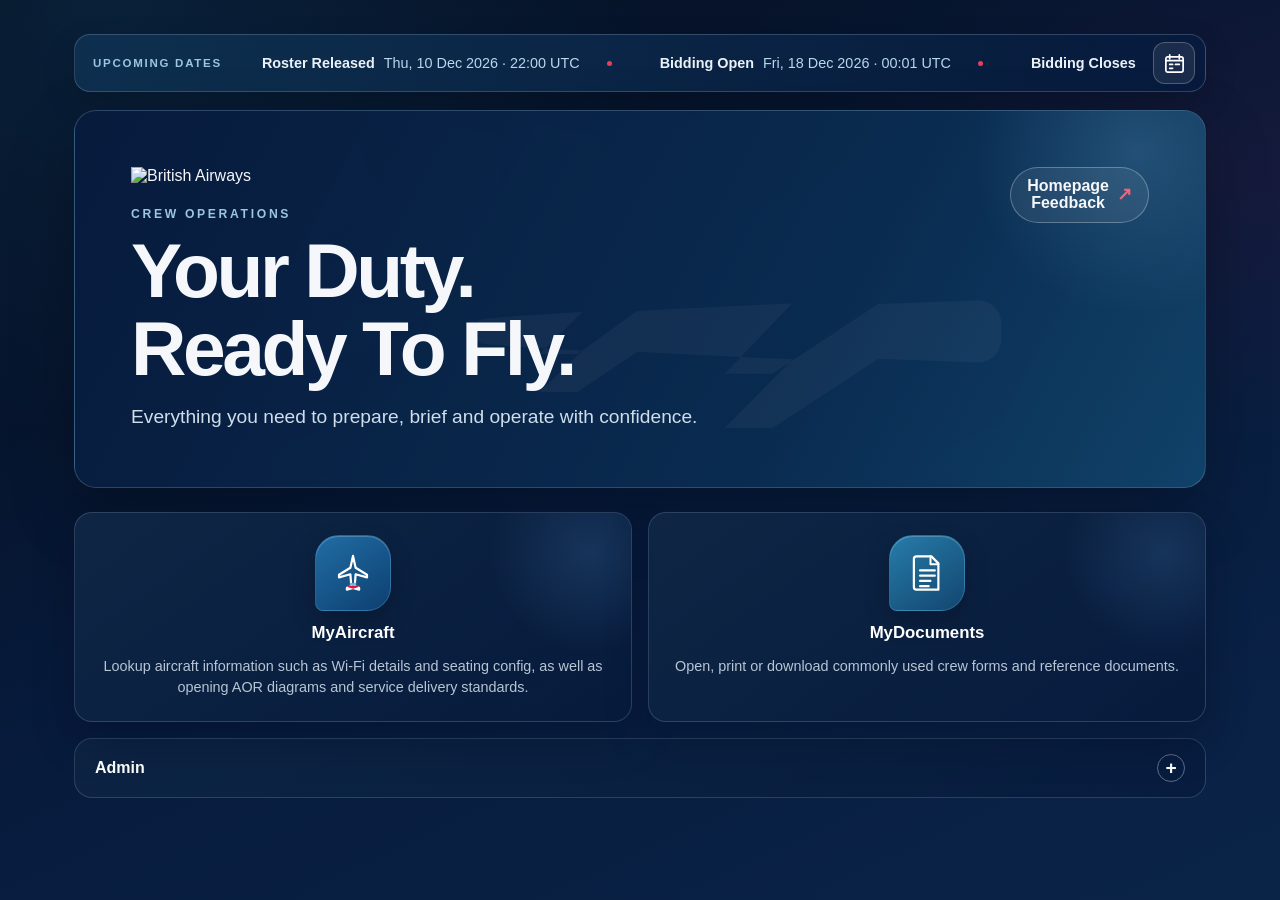
==== index.html @ 9a4cda14 "Important Dates update" ====
<!DOCTYPE html>
<!-- Trigger a fresh Pages deployment -->

<html lang="en">

<head>
  <meta charset="UTF-8" />
  <meta name="viewport" content="width=device-width, initial-scale=1.0, viewport-fit=cover" />
  <title>Flight Tools for British Airways Crew</title>
  <meta name="description" content="A focussed suite of practical tools designed for Pre-Flight Briefings, easier AOR handling, FDP calculations and adding roster information to Apple iCloud calendars." />
  <link rel="icon" href="favicon.ico">
  <link rel="icon" type="image/png" sizes="32x32" href="favicon-32x32.png">
  <link rel="icon" type="image/png" sizes="16x16" href="favicon-16x16.png">
  <link rel="apple-touch-icon" href="apple-touch-icon.png">
  <link rel="stylesheet" href="assets/css/fbp-shared.css">
  <link rel="stylesheet" href="assets/css/home/home.css">
  
</head>

<body class="fbp-theme">
 
<main class="fbp-shell">
    <aside class="important-dates-ticker" aria-label="Upcoming important dates">
      <span class="ticker-label">Upcoming Dates</span>
      <div class="ticker-window" aria-live="off"><div id="importantDatesTickerTrack" class="ticker-track"></div></div>
      <a class="ticker-calendar-link" href="ImportantDates/index.html" aria-label="Open Important Dates">
        <svg viewBox="0 0 24 24" aria-hidden="true" focusable="false"><rect x="3" y="5" width="18" height="16" rx="2" fill="none" stroke="currentColor" stroke-width="1.8"/><path d="M7 3v4M17 3v4M3 9h18M7 13h3M13 13h4M7 17h3" fill="none" stroke="currentColor" stroke-width="1.8" stroke-linecap="round"/></svg>
      </a>
    </aside>

  
    <section class="fbp-hero">

        <div class="fbp-aircraft-bg" aria-hidden="true">
            <svg viewBox="0 0 1200 360" xmlns="http://www.w3.org/2000/svg">
                <g opacity="0.9" transform="translate(390 74) scale(1.12)">
                    <path d="M566.5 95.5C550.4 96.5 508.9 97.8 456 99.8L337 178.5H283L359 99.2C307.4 101.3 247.4 104.2 184 107.6L117 156H74L122.5 108.8C74.1 111.5 34.3 114.2 11.8 116.5C4.7 117.2 0 123.5 0 130.6C0 137.8 5 144.1 12.1 144.8C34.8 147.1 74.7 149.7 122.7 152.4L74 199H117L184.6 153.5C248.3 156.9 308.3 159.9 359.7 162L283 239.5H337L456.3 161.4C509.2 163.4 550.5 164.8 566.5 165.8C582.1 166.8 595 154.6 595 139.1V122.2C595 106.7 582 94.5 566.5 95.5Z" fill="currentColor"/>
                </g>
            </svg>
        </div>

        <div class="fbp-topbar">

            <div class="fbp-page-heading">

                <img class="home-brand-logo" src="assets/brand/ba-primary-logo-white.png" alt="British Airways" />
                <p class="home-kicker">CREW OPERATIONS</p>
                <h1 class="fbp-title">Your Duty.<br>Ready To Fly.</h1>

                <p class="fbp-subtitle">
                    Everything you need to prepare, brief and operate with confidence.
                </p>

            </div>

            <div class="fbp-toolbar">
                <a class="fbp-button fbp-feedback-button home-feedback" href="mailto:u155573@ba.com?subject=Homepage%20Feedback"><span class="feedback-label"><span>Homepage</span><span>Feedback</span></span><span class="feedback-arrow" aria-hidden="true">↗</span></a>
            </div>

        </div>

    </section>


    <section class="homepage-wrap">
      <div class="fbp-grid-tools public-tools">
        <a class="fbp-card tool-card" href="MyAircraft/index.html">
          <span class="fbp-icon" aria-hidden="true"><svg viewBox="0 0 48 48" focusable="false"><path d="M24 4.5 27 18l13 8v3l-13-3.5L26 38l5 3v2l-7-2-7 2v-2l5-3-1-12.5L8 29v-3l13-8z" fill="none" stroke="currentColor" stroke-width="2.5" stroke-linejoin="round" stroke-linecap="round"/><path d="m19 39 5 1.5 5-1.5" fill="none" stroke="#d7193f" stroke-width="2.7" stroke-linecap="round"/><path d="m21.5 36.5 2.5 1 2.5-1" fill="none" stroke="#75b8df" stroke-width="2.7" stroke-linecap="round"/></svg></span>
          <span class="tool-card-title">MyAircraft</span>
          <p class="tool-card-description">Lookup aircraft information such as Wi-Fi details and seating config, as well as opening AOR diagrams and service delivery standards.</p>
        </a>
        <a class="fbp-card tool-card tool-card-documents" href="MyDocuments/index.html">
          <span class="fbp-icon" aria-hidden="true"><svg viewBox="0 0 48 48" focusable="false"><path d="M12 5h17l8 8v30H12a3 3 0 0 1-3-3V8a3 3 0 0 1 3-3Z" fill="none" stroke="currentColor" stroke-width="2.5" stroke-linejoin="round"/><path d="M28 5v9h9M16 21h17M16 27h17M16 33h12M16 39h10" fill="none" stroke="currentColor" stroke-width="2.3" stroke-linecap="round" stroke-linejoin="round"/></svg></span>
          <span class="tool-card-title">MyDocuments</span>
          <p class="tool-card-description">Open, print or download commonly used crew forms and reference documents.</p>
        </a>
      </div>
      <details class="homepage-admin">
        <summary>Admin</summary>
        <div class="fbp-grid-tools">
          <a class="fbp-card tool-card" href="MyExams/index.html">
            <span class="fbp-icon" aria-hidden="true"><svg viewBox="0 0 48 48" fill="none" stroke="currentColor" stroke-width="2.5"><rect x="10" y="7" width="28" height="36" rx="4"/><path d="M18 7V4h12v3M17 18l3 3 6-7M17 30l3 3 6-7M29 20h3M29 32h3"/></svg></span>
            <span class="tool-card-title">MyExams</span>
            <p class="tool-card-description">Choose your aircraft or AvMed exam length, reveal each answer and review mistakes with memory cues.</p>
          </a>
          <a class="fbp-card tool-card tool-card-briefing" href="MyBriefing/index.html">
            <span class="fbp-icon" aria-hidden="true"><svg viewBox="0 0 48 48" focusable="false"><path d="M7 11a3 3 0 0 1 3-3h19l5 5v22H10a3 3 0 0 1-3-3z" fill="none" stroke="currentColor" stroke-width="2.5" stroke-linejoin="round"/><path d="M14 18h13M14 23h10M14 28h8M21 8v5h5" fill="none" stroke="currentColor" stroke-width="2.2" stroke-linecap="round" stroke-linejoin="round"/><rect x="27" y="16" width="14" height="27" rx="3" fill="none" stroke="currentColor" stroke-width="2.5"/><path d="M31 20h6M32 38h4" fill="none" stroke="currentColor" stroke-width="2" stroke-linecap="round"/><circle cx="34" cy="40" r=".7" fill="currentColor"/></svg></span>
            <span class="tool-card-title">MyBriefing</span>
            <p class="tool-card-description">Calculate FDP limits, latest chocks-on times and launch pre-flight briefing presentations for SCCMs</p>
          </a>
          <a class="fbp-card tool-card tool-card-roster" href="MyRoster/index.html">
            <span class="fbp-icon" aria-hidden="true"><svg viewBox="0 0 48 48" focusable="false"><rect x="7" y="11" width="34" height="31" rx="5" fill="none" stroke="currentColor" stroke-width="2.5"/><path d="M15 6v10M33 6v10M7 20h34M15 27h5M25 27h5M15 34h5M25 34h5" fill="none" stroke="currentColor" stroke-width="2.5" stroke-linecap="round"/><path d="m31 32 3 3 6-8" fill="none" stroke="currentColor" stroke-width="2.5" stroke-linecap="round" stroke-linejoin="round"/></svg></span>
            <span class="tool-card-title">MyRoster</span>
            <p class="tool-card-description">Upload a roster PDF or paste Crewlink roster text, then sync your roster with Apple iCloud Calendar.</p>
          </a>
        </div>
      </details>
    </section>

</main>

<script src="data/important-dates.js"></script>
<script>
(function(){
  const track=document.getElementById("importantDatesTickerTrack");
  const events=globalThis.IMPORTANT_DATE_EVENTS||[];
  if(!track)return;
  const today=new Date();today.setHours(0,0,0,0);
  const upcoming=events.filter(item=>item.date&&new Date(item.date+"T00:00:00")>=today)
    .sort((a,b)=>new Date(a.date+"T00:00:00")-new Date(b.date+"T00:00:00"));
  if(!upcoming.length){
    track.classList.add("ticker-track-pending");
    track.textContent="Upcoming dates will appear here once confirmed";
    return;
  }
  const formatter=new Intl.DateTimeFormat("en-GB",{weekday:"short",day:"numeric",month:"short",year:"numeric"});
  const sequence=upcoming.map(item=>{
    const date=formatter.format(new Date(item.date+"T12:00:00"));
    const time=item.time?" · "+item.time:"";
    return "<span class=\"ticker-event\"><strong>"+item.label+"</strong><time datetime=\""+item.date+"\">"+date+time+"</time></span>";
  }).join("");
  track.innerHTML="<div class=\"ticker-sequence\">"+sequence+"</div><div class=\"ticker-sequence\" aria-hidden=\"true\">"+sequence+"</div>";
  track.style.animationDuration=Math.max(48,track.scrollWidth/70)+"s";
})();
</script>
</body>
</html>
---- assets/css/fbp-shared.css ----
:root {
  --brand-navy: #071b3d;
  --brand-blue: #155b91;
  --brand-sky: #75b8df;
  --brand-red: #c8102e;
  --brand-white: #f7f9fc;
  --bg-1: #050d1b;
  --bg-2: #071b3d;
  --bg-3: #0a2448;
  --surface: rgba(15,39,69,0.82);
  --surface-2: rgba(255,255,255,0.045);
  --surface-hover: rgba(255,255,255,0.085);
  --border: rgba(190,210,232,0.17);
  --text: #f5f7fa;
  --muted: #b7c5d5;
  --accent: #216da5;
  --accent-2: #c8102e;
  --shadow: 0 18px 42px rgba(0,8,24,0.28);
  --radius-xl: 22px;
  --radius-lg: 16px;
  --radius-md: 12px;
}

*,
*::before,
*::after {

    box-sizing: border-box;

}


body.fbp-theme {
  margin: 0;
  font-family: -apple-system, BlinkMacSystemFont, "Segoe UI", Arial, sans-serif;
  color: var(--text);
  background:
    radial-gradient(ellipse at 8% 0%, rgba(21,91,145,0.24), transparent 34%),
    radial-gradient(ellipse at 100% 20%, rgba(200,16,46,0.075), transparent 26%),
    linear-gradient(155deg, var(--bg-1) 0%, var(--bg-2) 52%, var(--bg-3) 100%);
  min-height: 100vh;
  overflow-x: hidden;
}

.fbp-shell,
.fbp-layout-standard,
.fbp-layout-wide {

    width: 100%;
    margin: 0 auto;
    padding: 24px;
    box-sizing: border-box;

}

.fbp-layout-standard {

    max-width: 1200px;

}

.fbp-layout-wide {

    max-width: 1500px;

}

.fbp-shell:not(.fbp-layout-wide) {
  max-width: 1200px;
}

.fbp-hero,
.fbp-panel,
.fbp-card {
  position: relative;
  overflow: hidden;
  border: 1px solid var(--border);
  border-radius: var(--radius-xl);
  background:
    linear-gradient(145deg, rgba(19,52,86,0.46), rgba(6,23,47,0.56)),
    var(--surface-2);
  box-shadow: var(--shadow);
  backdrop-filter: blur(8px);
}

.fbp-hero {
  padding: 28px;
}

.fbp-card,
.fbp-panel {
  padding: 24px;
}

.fbp-hero::before,
.fbp-panel::before,
.fbp-card::before {
  content: "";
  position: absolute;
  width: 220px;
  height: 220px;
  right: -70px;
  top: -70px;
  border-radius: 50%;
  background: radial-gradient(circle, rgba(102,179,255,0.14), transparent 65%);
  pointer-events: none;
}

.fbp-aircraft-bg {
  position: absolute;
  inset: 0;
  pointer-events: none;
  opacity: 0.045;
  display: flex;
  align-items: center;
  justify-content: center;
}

.fbp-aircraft-bg svg {
  width: 85%;
  max-width: 950px;
  height: auto;
}

.fbp-topbar {
  display: flex;
  justify-content: space-between;
  align-items: flex-start;
  gap: 16px;
  flex-wrap: wrap;
  position: relative;
  z-index: 2;
}

.fbp-page-heading {
  flex: 1;
  min-width: 0;
}

.fbp-title {
  margin: 0;
  font-size: clamp(2.2rem, 5vw, 4.2rem);
  line-height: 1.02;
  letter-spacing: -1.4px;
}

.fbp-subtitle {
  margin: 10px 0 0;
  color: var(--muted);
  font-size: 1.05rem;
  line-height: 1.55;
}

.fbp-microline {
  margin: 8px 0 0;
  color: var(--muted);
  font-size: 0.9rem;
}

.fbp-toolbar {
  display: flex;
  gap: 10px;
  flex-wrap: wrap;
  justify-content: flex-end;
  align-items: flex-start;
}

.fbp-button,
.fbp-chip {
  display: inline-flex;
  align-items: center;
  justify-content: center;
  gap: 8px;
  min-height: 46px;
  padding: 12px 16px;
  border-radius: var(--radius-md);
  border: 1px solid var(--border);
  background: var(--surface);
  color: var(--text);
  text-decoration: none;
  font-weight: 700;
  transition: transform 0.2s ease, box-shadow 0.2s ease, background 0.2s ease, border-color 0.2s ease;
  cursor: pointer;
}

.fbp-button:hover,
.fbp-chip:hover,
.fbp-clickable:hover {
  transform: translateY(-3px);
  background: var(--surface-hover);
  box-shadow: 0 22px 45px rgba(0,0,0,0.20);
  border-color: rgba(117,184,223,0.42);
}

.fbp-button:focus-visible,
.fbp-subnav a:focus-visible {
  outline: 2px solid var(--accent);
  outline-offset: 3px;
}

.fbp-button.primary {
  background: linear-gradient(135deg, var(--accent), var(--brand-blue));
  color: white;
  border-color: transparent;
}

.fbp-button.primary:hover {
  filter: brightness(1.05);
}

.fbp-grid-3 {
  display: grid;
  grid-template-columns: repeat(3, 1fr);
  gap: 22px;
  margin-top: 26px;
}

.fbp-card {
  min-height: 220px;
  text-decoration: none;
  color: inherit;
  display: flex;
  flex-direction: column;
  justify-content: space-between;
}

.fbp-card h2,
.fbp-card h3 {
  margin: 0 0 10px;
  font-size: 1.35rem;
  line-height: 1.2;
}

.fbp-card p {
  margin: 0;
  color: var(--muted);
  line-height: 1.6;
}

.fbp-icon {
  width: 52px;
  height: 52px;
  border-radius: 16px;
  display: grid;
  place-items: center;
  margin-bottom: 16px;
  background: linear-gradient(145deg, var(--brand-blue), var(--brand-navy));
  color: var(--brand-white);
  font-weight: 900;
  box-shadow: 0 12px 24px rgba(4,18,42,0.35);
  border: 1px solid rgba(117,184,223,0.24);
}

.fbp-subnav {
  display: flex;
  gap: 10px;
  flex-wrap: wrap;
  margin-bottom: 16px;
}

.fbp-subnav a {
  display: inline-flex;
  align-items: center;
  justify-content: center;
  min-height: 40px;
  padding: 10px 14px;
  border-radius: 999px;
  border: 1px solid var(--border);
  background: var(--surface);
  color: var(--text);
  text-decoration: none;
  font-weight: 700;
  font-size: 0.92rem;
  transition: transform 0.2s ease, background 0.2s ease, border-color 0.2s ease, box-shadow 0.2s ease;
}

.fbp-subnav a:hover {
  transform: translateY(-2px);
  background: var(--surface-hover);
  border-color: rgba(117,184,223,0.4);
  box-shadow: 0 14px 30px rgba(0,0,0,0.14);
}

.fbp-subnav a.active {
  background: linear-gradient(135deg, var(--accent), var(--brand-blue));
  color: #fff;
  border-color: transparent;
  box-shadow: 0 12px 28px rgba(11,58,98,0.3);
}

@media (max-width: 980px) {
  .fbp-grid-3 {
    grid-template-columns: 1fr;
  }
}

@media (max-width: 700px) {
  .fbp-shell {
    padding-top: calc(18px + env(safe-area-inset-top));
  }

  .fbp-hero,
  .fbp-card,
  .fbp-panel,
  .briefing-card,
  .myroster-card,
  .fdp-card {
    padding: 20px;
    border-radius: 24px;
  }

  .fbp-topbar {
    flex-direction: column;
    align-items: stretch;
  }

  .fbp-toolbar {
    width: 100%;
  }

 .fbp-subnav {
    gap: 8px;
    margin-bottom: 14px;
  }

  .fbp-subnav a {
    flex: 1 1 calc(50% - 8px);
    min-width: 0;
  }

  .fbp-button,
  .fbp-chip {
    width: 100%;
  }

  }

/* Shared visual treatment for feature-page panels. */
body.fbp-theme .briefing-card,
body.fbp-theme .myroster-card,
body.fbp-theme .fdp-card {
  padding: 24px;
}

body.fbp-theme .briefing-card,
body.fbp-theme .myroster-card,
body.fbp-theme .fdp-card,
body.fbp-theme .result-box {
  border: 1px solid var(--border);
  border-radius: var(--radius-xl);
  background:
    linear-gradient(180deg, rgba(255,255,255,0.08), rgba(255,255,255,0.04)),
    var(--surface-2);
  box-shadow: var(--shadow);
  color: var(--text);
}

body.fbp-theme .briefing-card h2,
body.fbp-theme .myroster-card h2,
body.fbp-theme .fdp-card h2,
body.fbp-theme .fbp-panel > h2 {
  font-size: 1.2rem;
  font-weight: 800;
}

body.fbp-theme input:not([type="checkbox"]):not([type="radio"]):not(:disabled):not(.invalid),
body.fbp-theme select:not(:disabled):not(.invalid),
body.fbp-theme textarea:not(:disabled):not(.invalid) {
  border-color: var(--border);
  border-radius: var(--radius-md);
  background: var(--surface);
  color: var(--text);
}

body.fbp-theme button:not(.aircraft-code-btn):not(.equipment-chip) {
  min-height: 46px;
  padding: 12px 16px;
  border: 1px solid var(--border);
  border-radius: var(--radius-md);
  background: var(--surface);
  color: var(--text);
  font-family: inherit;
  font-weight: 700;
  transition: transform 0.18s ease, box-shadow 0.18s ease, background 0.18s ease, border-color 0.18s ease;
}

body.fbp-theme button.primary,
body.fbp-theme .fdp-choice-cta {
  border-color: transparent;
  background: linear-gradient(135deg, var(--accent), var(--brand-blue));
  color: #fff;
}

body.fbp-theme button.success {
  border-color: transparent;
  background: linear-gradient(135deg, #34d399, #16a34a);
  color: #062719;
}

body.fbp-theme button.warn {
  border-color: transparent;
  background: linear-gradient(135deg, #fbbf24, #d97706);
  color: #271707;
}

body.fbp-theme button.danger {
  border-color: transparent;
  background: linear-gradient(135deg, #f87171, #dc2626);
  color: #fff;
}

body.fbp-theme .button-link,
body.fbp-theme .btn {
  min-height: 46px;
  padding: 12px 16px;
  border: 1px solid var(--border);
  border-radius: var(--radius-md);
  background: var(--surface);
  color: var(--text);
  font: inherit;
  font-weight: 700;
}

body.fbp-theme .btn.primary {
  border-color: transparent;
  background: linear-gradient(135deg, var(--accent), var(--brand-blue));
  color: #fff;
}

body.fbp-theme input:disabled,
body.fbp-theme select:disabled,
body.fbp-theme textarea:disabled {
  border-color: var(--border);
  background: var(--surface-2);
  color: var(--muted);
  opacity: 0.7;
}

body.fbp-theme :focus-visible {
  outline-color: var(--accent);
}

@media (max-width: 700px) {
  body.fbp-theme .briefing-card,
  body.fbp-theme .myroster-card,
  body.fbp-theme .fdp-card {
    padding: 20px;
    border-radius: 24px;
  }
}
/* Shared feedback button treatment with stacked page label and BA red arrow. */
body.fbp-theme .fbp-feedback-button{min-height:52px;border-radius:999px;padding:8px 16px;background:rgba(255,255,255,.07);border:1px solid rgba(255,255,255,.28);color:var(--text);font-weight:700;gap:8px}
body.fbp-theme .fbp-feedback-button:hover{background:rgba(255,255,255,.12);border-color:rgba(255,255,255,.42);box-shadow:0 12px 28px rgba(0,0,0,.18)}
.fbp-feedback-button .feedback-label{display:flex;flex-direction:column;align-items:center;line-height:1.05}
.fbp-feedback-button .feedback-arrow{color:#ef657b;font-size:1.1em;line-height:1}
---- assets/css/home/home.css ----
/* Home screen: restrained British Airways navy, blue and red accents. */
.homepage-wrap { margin-top: 24px; }

.fbp-shell { max-width: 1180px; padding: clamp(16px, 3vw, 34px); }

body.fbp-theme .fbp-hero {
  min-height: 300px;
  padding: clamp(24px, 5vw, 56px);
  display: flex;
  align-items: center;
  background: linear-gradient(118deg, rgba(7,27,61,.98) 0%, rgba(10,44,81,.94) 64%, rgba(18,69,108,.92) 100%);
  border-color: rgba(170,200,225,.24);
  box-shadow: 0 24px 64px rgba(0,0,0,.28);
}

body.fbp-theme .fbp-hero::before {
  width: 340px; height: 340px; right: -100px; top: -130px;
  background: radial-gradient(circle, rgba(117,184,223,.2), transparent 68%);
}

.fbp-hero .fbp-topbar { width: 100%; align-items: flex-end; }
.fbp-hero .fbp-page-heading { max-width: 690px; }
.home-brand-logo { display: block; width: clamp(190px, 28vw, 290px); height: auto; margin: 0 0 22px; }
.home-kicker { margin: 0 0 10px; color: #9bc6e0; font-size: .76rem; font-weight: 800; letter-spacing: .22em; }
body.fbp-theme .fbp-hero .fbp-title { font-size: clamp(2.5rem, 6vw, 5rem); letter-spacing: -.045em; }
body.fbp-theme .fbp-hero .fbp-subtitle { max-width: 620px; margin-top: 14px; font-size: clamp(1rem, 1.8vw, 1.2rem); color: #d0deea; }
.fbp-hero .fbp-toolbar { align-self: flex-start; }
body.fbp-theme .home-feedback { min-height: 44px; border-radius: 999px; padding: 10px 16px; background: rgba(255,255,255,.07); border: 1px solid rgba(255,255,255,.28); color: var(--text); font-weight: 700; }
.home-feedback .feedback-arrow { color: #ef657b; font-size: 1.1em; }

.fbp-grid-tools { display: grid; grid-template-columns: repeat(2, minmax(0, 1fr)); gap: 16px; margin-top: 18px; }
body.fbp-theme .tool-card {
  min-height: 176px; padding: 22px 16px; display: flex; flex-direction: column;
  align-items: center; justify-content: flex-start; gap: 12px; text-align: center;
  border-radius: 18px; background: linear-gradient(145deg, rgba(15,39,69,.94), rgba(7,27,61,.96));
  border-color: rgba(176,201,223,.2); transition: transform .2s ease, border-color .2s ease, box-shadow .2s ease;
}
body.fbp-theme .tool-card:hover { transform: translateY(-3px); border-color: rgba(117,184,223,.55); box-shadow: 0 18px 38px rgba(0,0,0,.28); }
.tool-card:focus-visible { outline: 3px solid var(--brand-sky); outline-offset: -3px; }
.tool-card .fbp-icon {
  width: 76px; height: 76px; margin: 0; display: grid; place-items: center; flex: 0 0 auto;
  color: #fff; border-radius: 24px 24px 24px 8px;
  background: linear-gradient(145deg, #216da5, #0d3f70); box-shadow: inset 0 1px rgba(255,255,255,.2), 0 10px 25px rgba(0,0,0,.22);
  transition: background .2s ease, transform .2s ease;
}
.tool-card-briefing .fbp-icon { background: linear-gradient(145deg, #c8102e, #86102b); }
.tool-card-roster .fbp-icon { background: linear-gradient(145deg, #398bb9, #155b91); }
.tool-card-documents .fbp-icon { background: linear-gradient(145deg, #277caa, #12466f); }
.tool-card .fbp-icon svg { width: 42px; height: 42px; }
.tool-card-title { max-width: 100%; color: #fff; font-size: 1.05rem; font-weight: 750; line-height: 1.2; }
.tool-card:hover .fbp-icon, .tool-card:focus-visible .fbp-icon { transform: scale(1.06); }
.tool-card .tool-card-description { margin: 0; color: var(--muted); font-size: .9rem; line-height: 1.5; }

@media (max-width: 850px) {
  body.fbp-theme .fbp-hero .fbp-topbar { align-items: flex-start; }
}
@media (max-width: 560px) {
  .homepage-wrap { margin-top: 14px; }
  body.fbp-theme .fbp-hero { min-height: 0; padding: 25px 22px; }
  .fbp-hero .fbp-topbar { flex-direction: column; gap: 20px; }
  .home-brand-logo { width: 188px; margin-bottom: 16px; }
  body.fbp-theme .fbp-hero .fbp-title { font-size: clamp(2.45rem, 12vw, 3.6rem); }
  body.fbp-theme .fbp-hero .fbp-subtitle { font-size: .98rem; line-height: 1.5; }
  .fbp-hero .fbp-toolbar { align-self: stretch; }
  body.fbp-theme .home-feedback { width: fit-content; }
  .fbp-grid-tools { gap: 10px; margin-top: 12px; }
  body.fbp-theme .tool-card { min-height: 122px; padding: 14px 8px; gap: 8px; border-radius: 15px; }
  .tool-card .fbp-icon { width: 62px; height: 62px; border-radius: 20px 20px 20px 7px; }
  .tool-card .fbp-icon svg { width: 36px; height: 36px; }
  .tool-card-title { font-size: .9rem; }
  .tool-card .tool-card-description { font-size: .82rem; }
}
@media (prefers-reduced-motion: reduce) {
  .tool-card, .tool-card-title, .tool-card .fbp-icon { transition: none !important; }
}

.homepage-admin{margin-top:16px;border:1px solid rgba(176,201,223,.2);border-radius:18px;background:linear-gradient(145deg,rgba(15,39,69,.74),rgba(7,27,61,.8));overflow:hidden}
.homepage-admin>summary{display:flex;align-items:center;justify-content:space-between;min-height:58px;padding:14px 20px;color:#fff;font-size:1rem;font-weight:800;cursor:pointer;list-style:none}
.homepage-admin>summary::-webkit-details-marker{display:none}
.homepage-admin>summary::after{content:"+";display:grid;place-items:center;width:28px;height:28px;border:1px solid rgba(255,255,255,.35);border-radius:50%;font-size:1.2rem;line-height:1}
.homepage-admin[open]>summary::after{content:"−"}
.homepage-admin>summary:focus-visible{outline:3px solid var(--brand-sky);outline-offset:-3px}
.homepage-admin>.fbp-grid-tools{margin:0;padding:0 14px 14px}
.important-dates-ticker{display:flex;align-items:center;gap:16px;min-height:58px;margin:0 0 18px;padding:7px 10px 7px 18px;border:1px solid rgba(176,201,223,.24);border-radius:16px;background:linear-gradient(100deg,rgba(14,48,79,.98),rgba(7,27,61,.96));box-shadow:0 12px 30px rgba(0,0,0,.18);overflow:hidden}
.ticker-label{flex:0 0 auto;color:#9bc6e0;font-size:.72rem;font-weight:850;letter-spacing:.15em;text-transform:uppercase}
.ticker-window{flex:1;min-width:0;overflow:hidden}
.ticker-track{display:flex;width:max-content;align-items:center;white-space:nowrap;animation:important-date-scroll 48s linear infinite}
.important-dates-ticker:hover .ticker-track,.important-dates-ticker:focus-within .ticker-track{animation-play-state:paused}
.ticker-track-pending{width:auto;animation:none;color:var(--muted);font-size:.9rem}
.ticker-sequence{display:flex;align-items:center;flex:0 0 auto}
.ticker-event{display:inline-flex;align-items:center;gap:9px;padding:0 24px;color:#eaf2f8;font-size:.9rem}
.ticker-event::after{content:"";width:5px;height:5px;margin-left:18px;border-radius:50%;background:#e53f5d}
.ticker-event strong{font-weight:750}
.ticker-event time{color:#b7d8ed}
.ticker-calendar-link{flex:0 0 42px;width:42px;height:42px;display:grid;place-items:center;border:1px solid rgba(255,255,255,.24);border-radius:12px;background:rgba(255,255,255,.08);color:#fff;transition:background .2s ease,transform .2s ease}
.ticker-calendar-link:hover{background:rgba(255,255,255,.17);transform:translateY(-1px)}
.ticker-calendar-link:focus-visible{outline:3px solid var(--brand-sky);outline-offset:2px}
.ticker-calendar-link svg{width:23px;height:23px}
@keyframes important-date-scroll{from{transform:translateX(0)}to{transform:translateX(-50%)}}
@media (max-width:560px){.important-dates-ticker{gap:10px;min-height:52px;padding-left:12px}.ticker-label{font-size:.64rem;letter-spacing:.1em}.ticker-event{gap:6px;padding:0 13px;font-size:.82rem}.ticker-event::after{margin-left:8px}.ticker-calendar-link{flex-basis:38px;width:38px;height:38px}}
@media (prefers-reduced-motion:reduce){.ticker-track{animation:none!important}.ticker-window{overflow-x:auto}}
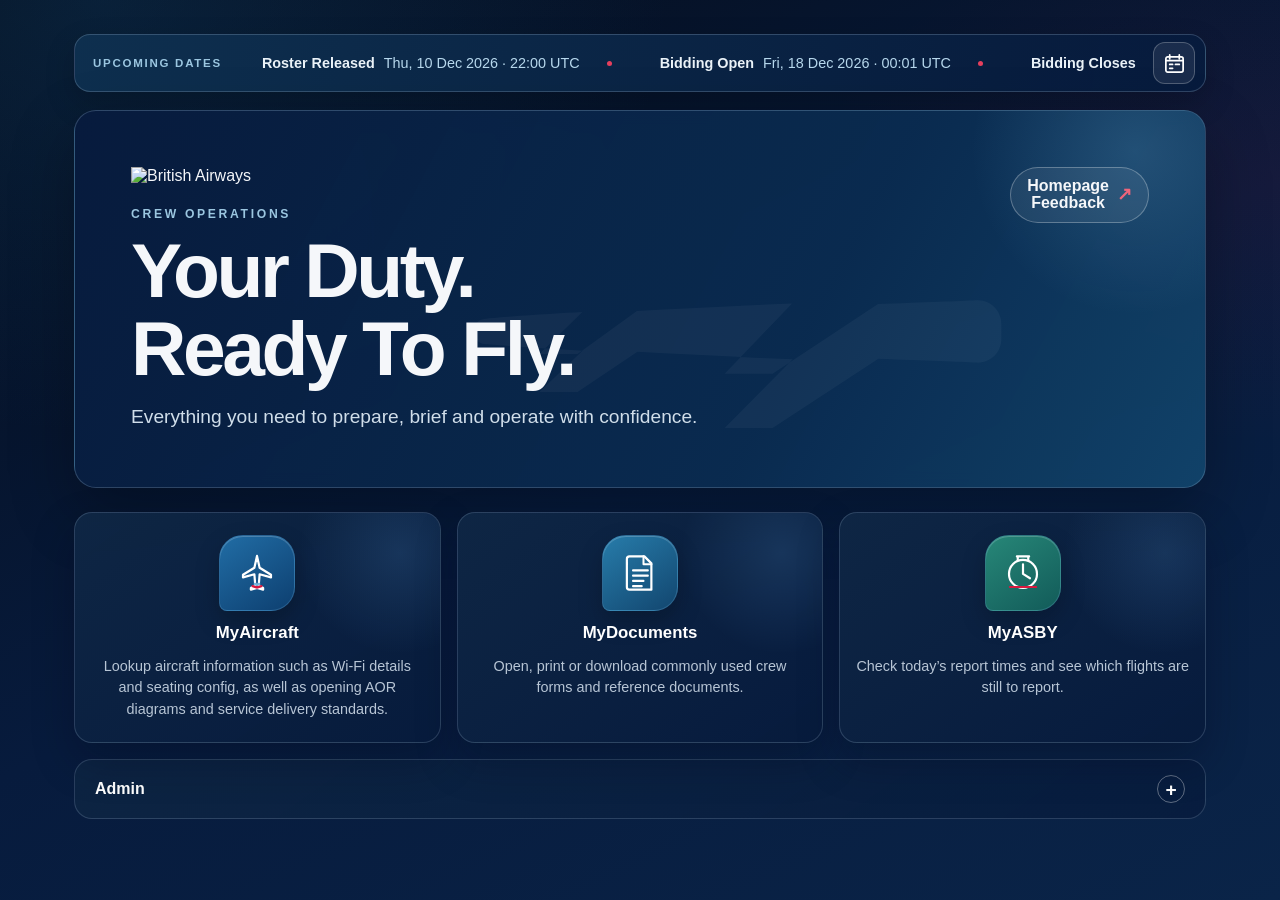
==== commit 34ca11e3: "Added MyASBY" ====
--- a/index.html
+++ b/index.html
@@ -74,6 +74,11 @@
           <span class="tool-card-title">MyDocuments</span>
           <p class="tool-card-description">Open, print or download commonly used crew forms and reference documents.</p>
         </a>
+        <a class="fbp-card tool-card tool-card-asby" href="MyDocuments/report-times.html">
+          <span class="fbp-icon" aria-hidden="true"><svg viewBox="0 0 48 48" focusable="false"><circle cx="24" cy="25" r="16" fill="none" stroke="currentColor" stroke-width="2.5"/><path d="M24 14v11l8 5M17 5h14M18 5v4M30 5v4" fill="none" stroke="currentColor" stroke-width="2.5" stroke-linecap="round" stroke-linejoin="round"/><path d="M9 40h30" fill="none" stroke="#d7193f" stroke-width="2.5" stroke-linecap="round"/></svg></span>
+          <span class="tool-card-title">MyASBY</span>
+          <p class="tool-card-description">Check today’s report times and see which flights are still to report.</p>
+        </a>
       </div>
       <details class="homepage-admin">
         <summary>Admin</summary>
--- a/assets/css/home/home.css
+++ b/assets/css/home/home.css
@@ -29,6 +29,7 @@
 .home-feedback .feedback-arrow { color: #ef657b; font-size: 1.1em; }
 
 .fbp-grid-tools { display: grid; grid-template-columns: repeat(2, minmax(0, 1fr)); gap: 16px; margin-top: 18px; }
+.fbp-grid-tools.public-tools { grid-template-columns: repeat(3, minmax(0, 1fr)); }
 body.fbp-theme .tool-card {
   min-height: 176px; padding: 22px 16px; display: flex; flex-direction: column;
   align-items: center; justify-content: flex-start; gap: 12px; text-align: center;
@@ -46,6 +47,7 @@
 .tool-card-briefing .fbp-icon { background: linear-gradient(145deg, #c8102e, #86102b); }
 .tool-card-roster .fbp-icon { background: linear-gradient(145deg, #398bb9, #155b91); }
 .tool-card-documents .fbp-icon { background: linear-gradient(145deg, #277caa, #12466f); }
+.tool-card-asby .fbp-icon { background: linear-gradient(145deg, #278778, #125b59); }
 .tool-card .fbp-icon svg { width: 42px; height: 42px; }
 .tool-card-title { max-width: 100%; color: #fff; font-size: 1.05rem; font-weight: 750; line-height: 1.2; }
 .tool-card:hover .fbp-icon, .tool-card:focus-visible .fbp-icon { transform: scale(1.06); }
@@ -54,6 +56,7 @@
 @media (max-width: 850px) {
   body.fbp-theme .fbp-hero .fbp-topbar { align-items: flex-start; }
 }
+@media (max-width: 700px) { .fbp-grid-tools.public-tools { grid-template-columns: 1fr; } }
 @media (max-width: 560px) {
   .homepage-wrap { margin-top: 14px; }
   body.fbp-theme .fbp-hero { min-height: 0; padding: 25px 22px; }
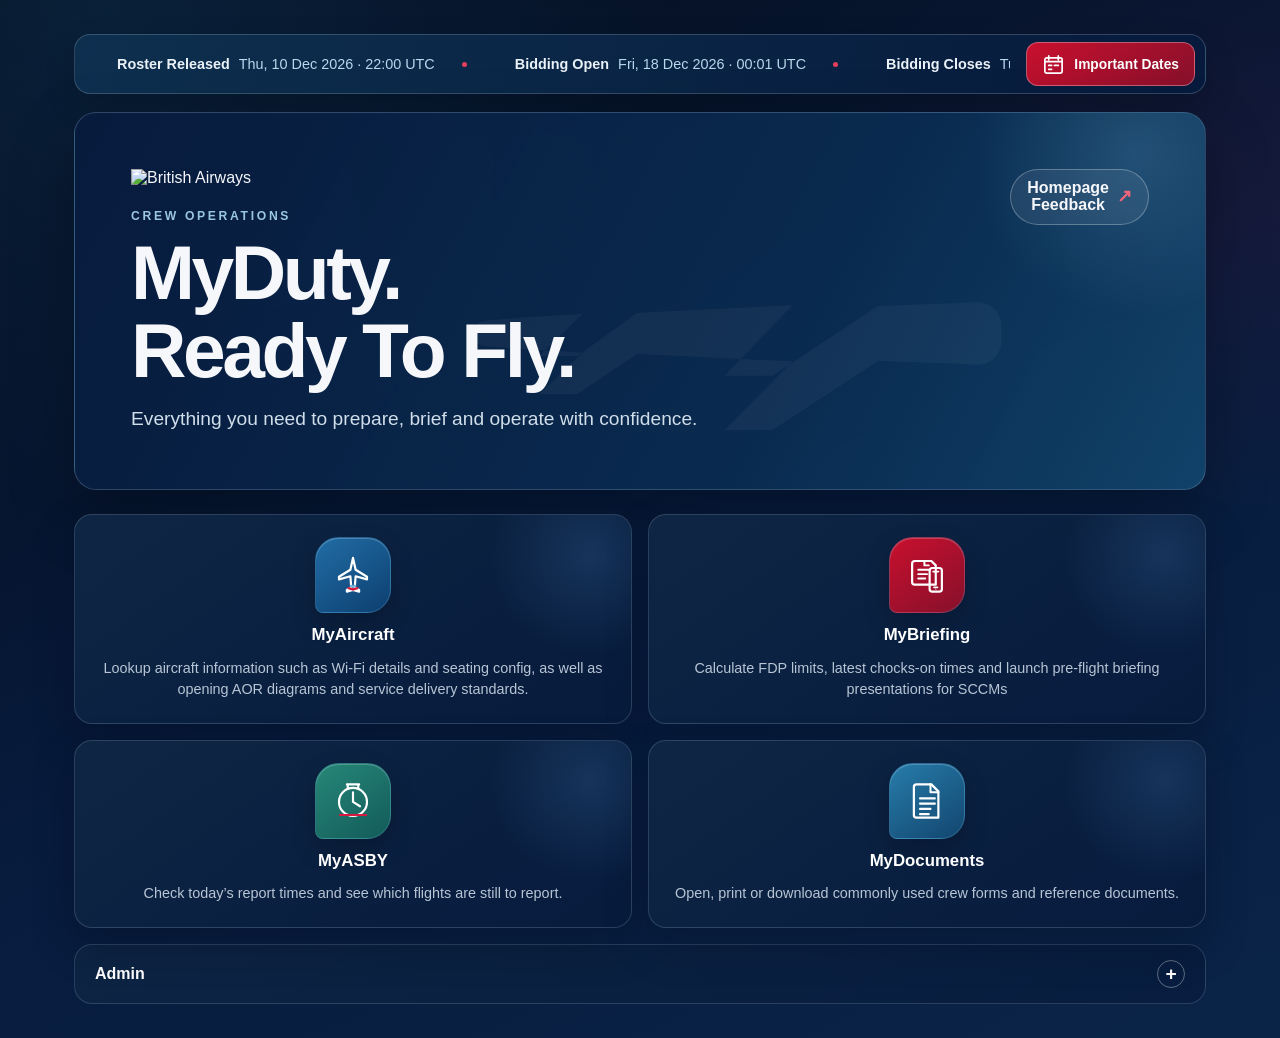
==== commit 83c47ce3: "Updates" ====
--- a/index.html
+++ b/index.html
@@ -21,10 +21,9 @@
  
 <main class="fbp-shell">
     <aside class="important-dates-ticker" aria-label="Upcoming important dates">
-      <span class="ticker-label">Upcoming Dates</span>
       <div class="ticker-window" aria-live="off"><div id="importantDatesTickerTrack" class="ticker-track"></div></div>
       <a class="ticker-calendar-link" href="ImportantDates/index.html" aria-label="Open Important Dates">
-        <svg viewBox="0 0 24 24" aria-hidden="true" focusable="false"><rect x="3" y="5" width="18" height="16" rx="2" fill="none" stroke="currentColor" stroke-width="1.8"/><path d="M7 3v4M17 3v4M3 9h18M7 13h3M13 13h4M7 17h3" fill="none" stroke="currentColor" stroke-width="1.8" stroke-linecap="round"/></svg>
+        <svg viewBox="0 0 24 24" aria-hidden="true" focusable="false"><rect x="3" y="5" width="18" height="16" rx="2" fill="none" stroke="currentColor" stroke-width="1.8"/><path d="M7 3v4M17 3v4M3 9h18M7 13h3M13 13h4M7 17h3" fill="none" stroke="currentColor" stroke-width="1.8" stroke-linecap="round"/></svg><span>Important Dates</span>
       </a>
     </aside>
 
@@ -45,7 +44,7 @@
 
                 <img class="home-brand-logo" src="assets/brand/ba-primary-logo-white.png" alt="British Airways" />
                 <p class="home-kicker">CREW OPERATIONS</p>
-                <h1 class="fbp-title">Your Duty.<br>Ready To Fly.</h1>
+                <h1 class="fbp-title">MyDuty.<br>Ready To Fly.</h1>
 
                 <p class="fbp-subtitle">
                     Everything you need to prepare, brief and operate with confidence.
@@ -64,20 +63,25 @@
 
     <section class="homepage-wrap">
       <div class="fbp-grid-tools public-tools">
-        <a class="fbp-card tool-card" href="MyAircraft/index.html">
+<a class="fbp-card tool-card" href="MyAircraft/index.html">
           <span class="fbp-icon" aria-hidden="true"><svg viewBox="0 0 48 48" focusable="false"><path d="M24 4.5 27 18l13 8v3l-13-3.5L26 38l5 3v2l-7-2-7 2v-2l5-3-1-12.5L8 29v-3l13-8z" fill="none" stroke="currentColor" stroke-width="2.5" stroke-linejoin="round" stroke-linecap="round"/><path d="m19 39 5 1.5 5-1.5" fill="none" stroke="#d7193f" stroke-width="2.7" stroke-linecap="round"/><path d="m21.5 36.5 2.5 1 2.5-1" fill="none" stroke="#75b8df" stroke-width="2.7" stroke-linecap="round"/></svg></span>
           <span class="tool-card-title">MyAircraft</span>
           <p class="tool-card-description">Lookup aircraft information such as Wi-Fi details and seating config, as well as opening AOR diagrams and service delivery standards.</p>
         </a>
-        <a class="fbp-card tool-card tool-card-documents" href="MyDocuments/index.html">
+<a class="fbp-card tool-card tool-card-briefing" href="MyBriefing/index.html">
+            <span class="fbp-icon" aria-hidden="true"><svg viewBox="0 0 48 48" focusable="false"><path d="M7 11a3 3 0 0 1 3-3h19l5 5v22H10a3 3 0 0 1-3-3z" fill="none" stroke="currentColor" stroke-width="2.5" stroke-linejoin="round"/><path d="M14 18h13M14 23h10M14 28h8M21 8v5h5" fill="none" stroke="currentColor" stroke-width="2.2" stroke-linecap="round" stroke-linejoin="round"/><rect x="27" y="16" width="14" height="27" rx="3" fill="none" stroke="currentColor" stroke-width="2.5"/><path d="M31 20h6M32 38h4" fill="none" stroke="currentColor" stroke-width="2" stroke-linecap="round"/><circle cx="34" cy="40" r=".7" fill="currentColor"/></svg></span>
+            <span class="tool-card-title">MyBriefing</span>
+            <p class="tool-card-description">Calculate FDP limits, latest chocks-on times and launch pre-flight briefing presentations for SCCMs</p>
+          </a>
+<a class="fbp-card tool-card tool-card-asby" href="MyDocuments/report-times.html">
+          <span class="fbp-icon" aria-hidden="true"><svg viewBox="0 0 48 48" focusable="false"><circle cx="24" cy="25" r="16" fill="none" stroke="currentColor" stroke-width="2.5"/><path d="M24 14v11l8 5M17 5h14M18 5v4M30 5v4" fill="none" stroke="currentColor" stroke-width="2.5" stroke-linecap="round" stroke-linejoin="round"/><path d="M9 40h30" fill="none" stroke="#d7193f" stroke-width="2.5" stroke-linecap="round"/></svg></span>
+          <span class="tool-card-title">MyASBY</span>
+          <p class="tool-card-description">Check today’s report times and see which flights are still to report.</p>
+        </a>
+<a class="fbp-card tool-card tool-card-documents" href="MyDocuments/index.html">
           <span class="fbp-icon" aria-hidden="true"><svg viewBox="0 0 48 48" focusable="false"><path d="M12 5h17l8 8v30H12a3 3 0 0 1-3-3V8a3 3 0 0 1 3-3Z" fill="none" stroke="currentColor" stroke-width="2.5" stroke-linejoin="round"/><path d="M28 5v9h9M16 21h17M16 27h17M16 33h12M16 39h10" fill="none" stroke="currentColor" stroke-width="2.3" stroke-linecap="round" stroke-linejoin="round"/></svg></span>
           <span class="tool-card-title">MyDocuments</span>
           <p class="tool-card-description">Open, print or download commonly used crew forms and reference documents.</p>
-        </a>
-        <a class="fbp-card tool-card tool-card-asby" href="MyDocuments/report-times.html">
-          <span class="fbp-icon" aria-hidden="true"><svg viewBox="0 0 48 48" focusable="false"><circle cx="24" cy="25" r="16" fill="none" stroke="currentColor" stroke-width="2.5"/><path d="M24 14v11l8 5M17 5h14M18 5v4M30 5v4" fill="none" stroke="currentColor" stroke-width="2.5" stroke-linecap="round" stroke-linejoin="round"/><path d="M9 40h30" fill="none" stroke="#d7193f" stroke-width="2.5" stroke-linecap="round"/></svg></span>
-          <span class="tool-card-title">MyASBY</span>
-          <p class="tool-card-description">Check today’s report times and see which flights are still to report.</p>
         </a>
       </div>
       <details class="homepage-admin">
@@ -87,11 +91,6 @@
             <span class="fbp-icon" aria-hidden="true"><svg viewBox="0 0 48 48" fill="none" stroke="currentColor" stroke-width="2.5"><rect x="10" y="7" width="28" height="36" rx="4"/><path d="M18 7V4h12v3M17 18l3 3 6-7M17 30l3 3 6-7M29 20h3M29 32h3"/></svg></span>
             <span class="tool-card-title">MyExams</span>
             <p class="tool-card-description">Choose your aircraft or AvMed exam length, reveal each answer and review mistakes with memory cues.</p>
-          </a>
-          <a class="fbp-card tool-card tool-card-briefing" href="MyBriefing/index.html">
-            <span class="fbp-icon" aria-hidden="true"><svg viewBox="0 0 48 48" focusable="false"><path d="M7 11a3 3 0 0 1 3-3h19l5 5v22H10a3 3 0 0 1-3-3z" fill="none" stroke="currentColor" stroke-width="2.5" stroke-linejoin="round"/><path d="M14 18h13M14 23h10M14 28h8M21 8v5h5" fill="none" stroke="currentColor" stroke-width="2.2" stroke-linecap="round" stroke-linejoin="round"/><rect x="27" y="16" width="14" height="27" rx="3" fill="none" stroke="currentColor" stroke-width="2.5"/><path d="M31 20h6M32 38h4" fill="none" stroke="currentColor" stroke-width="2" stroke-linecap="round"/><circle cx="34" cy="40" r=".7" fill="currentColor"/></svg></span>
-            <span class="tool-card-title">MyBriefing</span>
-            <p class="tool-card-description">Calculate FDP limits, latest chocks-on times and launch pre-flight briefing presentations for SCCMs</p>
           </a>
           <a class="fbp-card tool-card tool-card-roster" href="MyRoster/index.html">
             <span class="fbp-icon" aria-hidden="true"><svg viewBox="0 0 48 48" focusable="false"><rect x="7" y="11" width="34" height="31" rx="5" fill="none" stroke="currentColor" stroke-width="2.5"/><path d="M15 6v10M33 6v10M7 20h34M15 27h5M25 27h5M15 34h5M25 34h5" fill="none" stroke="currentColor" stroke-width="2.5" stroke-linecap="round"/><path d="m31 32 3 3 6-8" fill="none" stroke="currentColor" stroke-width="2.5" stroke-linecap="round" stroke-linejoin="round"/></svg></span>
--- a/assets/css/home/home.css
+++ b/assets/css/home/home.css
@@ -29,7 +29,7 @@
 .home-feedback .feedback-arrow { color: #ef657b; font-size: 1.1em; }
 
 .fbp-grid-tools { display: grid; grid-template-columns: repeat(2, minmax(0, 1fr)); gap: 16px; margin-top: 18px; }
-.fbp-grid-tools.public-tools { grid-template-columns: repeat(3, minmax(0, 1fr)); }
+.fbp-grid-tools.public-tools { grid-template-columns: repeat(2, minmax(0, 1fr)); }
 body.fbp-theme .tool-card {
   min-height: 176px; padding: 22px 16px; display: flex; flex-direction: column;
   align-items: center; justify-content: flex-start; gap: 12px; text-align: center;
@@ -56,7 +56,6 @@
 @media (max-width: 850px) {
   body.fbp-theme .fbp-hero .fbp-topbar { align-items: flex-start; }
 }
-@media (max-width: 700px) { .fbp-grid-tools.public-tools { grid-template-columns: 1fr; } }
 @media (max-width: 560px) {
   .homepage-wrap { margin-top: 14px; }
   body.fbp-theme .fbp-hero { min-height: 0; padding: 25px 22px; }
@@ -85,7 +84,6 @@
 .homepage-admin>summary:focus-visible{outline:3px solid var(--brand-sky);outline-offset:-3px}
 .homepage-admin>.fbp-grid-tools{margin:0;padding:0 14px 14px}
 .important-dates-ticker{display:flex;align-items:center;gap:16px;min-height:58px;margin:0 0 18px;padding:7px 10px 7px 18px;border:1px solid rgba(176,201,223,.24);border-radius:16px;background:linear-gradient(100deg,rgba(14,48,79,.98),rgba(7,27,61,.96));box-shadow:0 12px 30px rgba(0,0,0,.18);overflow:hidden}
-.ticker-label{flex:0 0 auto;color:#9bc6e0;font-size:.72rem;font-weight:850;letter-spacing:.15em;text-transform:uppercase}
 .ticker-window{flex:1;min-width:0;overflow:hidden}
 .ticker-track{display:flex;width:max-content;align-items:center;white-space:nowrap;animation:important-date-scroll 48s linear infinite}
 .important-dates-ticker:hover .ticker-track,.important-dates-ticker:focus-within .ticker-track{animation-play-state:paused}
@@ -95,10 +93,10 @@
 .ticker-event::after{content:"";width:5px;height:5px;margin-left:18px;border-radius:50%;background:#e53f5d}
 .ticker-event strong{font-weight:750}
 .ticker-event time{color:#b7d8ed}
-.ticker-calendar-link{flex:0 0 42px;width:42px;height:42px;display:grid;place-items:center;border:1px solid rgba(255,255,255,.24);border-radius:12px;background:rgba(255,255,255,.08);color:#fff;transition:background .2s ease,transform .2s ease}
-.ticker-calendar-link:hover{background:rgba(255,255,255,.17);transform:translateY(-1px)}
+.ticker-calendar-link{flex:0 0 auto;min-width:156px;height:44px;padding:0 15px;display:flex;align-items:center;justify-content:center;gap:9px;border:1px solid rgba(255,255,255,.24);border-radius:12px;background:linear-gradient(145deg,#c8102e,#86102b);border-color:rgba(255,255,255,.32);color:#fff;font-size:.86rem;font-weight:750;text-decoration:none;white-space:nowrap;transition:filter .2s ease,transform .2s ease}
+.ticker-calendar-link:hover{filter:brightness(1.12);transform:translateY(-1px)}
 .ticker-calendar-link:focus-visible{outline:3px solid var(--brand-sky);outline-offset:2px}
-.ticker-calendar-link svg{width:23px;height:23px}
+.ticker-calendar-link svg{width:23px;height:23px;flex:0 0 auto}
 @keyframes important-date-scroll{from{transform:translateX(0)}to{transform:translateX(-50%)}}
-@media (max-width:560px){.important-dates-ticker{gap:10px;min-height:52px;padding-left:12px}.ticker-label{font-size:.64rem;letter-spacing:.1em}.ticker-event{gap:6px;padding:0 13px;font-size:.82rem}.ticker-event::after{margin-left:8px}.ticker-calendar-link{flex-basis:38px;width:38px;height:38px}}
+@media (max-width:560px){.important-dates-ticker{gap:8px;min-height:52px;padding:7px 8px 7px 12px}.ticker-event{gap:6px;padding:0 13px;font-size:.82rem}.ticker-event::after{margin-left:8px}.ticker-calendar-link{min-width:0;height:38px;padding:0 10px;gap:6px;font-size:.74rem}.ticker-calendar-link svg{width:20px;height:20px}}
 @media (prefers-reduced-motion:reduce){.ticker-track{animation:none!important}.ticker-window{overflow-x:auto}}
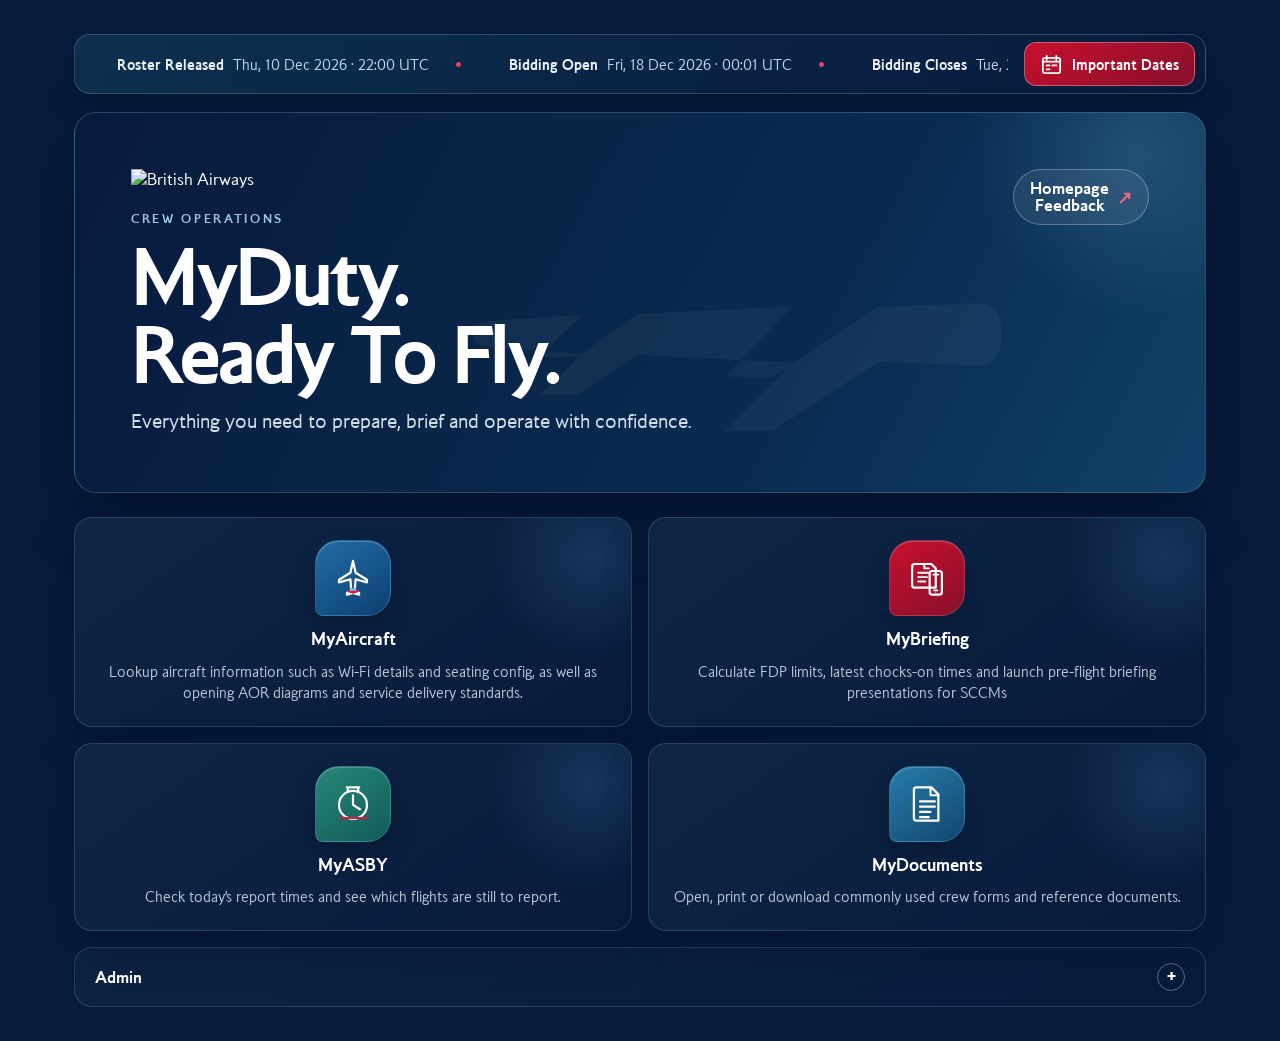
==== commit 43da6df6: "rebrand worktree" ====
--- a/index.html
+++ b/index.html
@@ -6,13 +6,16 @@
 <head>
   <meta charset="UTF-8" />
   <meta name="viewport" content="width=device-width, initial-scale=1.0, viewport-fit=cover" />
-  <title>Flight Tools for British Airways Crew</title>
+  <title>MyDuty | Flight Tools for British Airways Crew</title>
+  <meta name="theme-color" content="#071b3d">
+  <meta name="application-name" content="MyDuty">
+  <meta name="apple-mobile-web-app-title" content="MyDuty">
   <meta name="description" content="A focussed suite of practical tools designed for Pre-Flight Briefings, easier AOR handling, FDP calculations and adding roster information to Apple iCloud calendars." />
-  <link rel="icon" href="favicon.ico">
-  <link rel="icon" type="image/png" sizes="32x32" href="favicon-32x32.png">
-  <link rel="icon" type="image/png" sizes="16x16" href="favicon-16x16.png">
-  <link rel="apple-touch-icon" href="apple-touch-icon.png">
-  <link rel="stylesheet" href="assets/css/fbp-shared.css">
+  <link rel="icon" href="favicon.ico?v=2">
+  <link rel="icon" type="image/png" sizes="32x32" href="favicon-32x32.png?v=2">
+  <link rel="icon" type="image/png" sizes="16x16" href="favicon-16x16.png?v=2">
+  <link rel="apple-touch-icon" sizes="180x180" href="apple-touch-icon.png?v=2">
+  <link rel="stylesheet" href="assets/css/fbp-shared.css?v=5">
   <link rel="stylesheet" href="assets/css/home/home.css">
   
 </head>
@@ -47,7 +50,7 @@
                 <h1 class="fbp-title">MyDuty.<br>Ready To Fly.</h1>
 
                 <p class="fbp-subtitle">
-                    Everything you need to prepare, brief and operate with confidence.
+                    Everything you need to prepare,<br class="mobile-only-break"> brief and operate with confidence.
                 </p>
 
             </div>
@@ -63,26 +66,34 @@
 
     <section class="homepage-wrap">
       <div class="fbp-grid-tools public-tools">
-<a class="fbp-card tool-card" href="MyAircraft/index.html">
+<article class="fbp-card tool-card" data-home-tile>
+  <a class="tool-card-primary" href="MyAircraft/index.html">
           <span class="fbp-icon" aria-hidden="true"><svg viewBox="0 0 48 48" focusable="false"><path d="M24 4.5 27 18l13 8v3l-13-3.5L26 38l5 3v2l-7-2-7 2v-2l5-3-1-12.5L8 29v-3l13-8z" fill="none" stroke="currentColor" stroke-width="2.5" stroke-linejoin="round" stroke-linecap="round"/><path d="m19 39 5 1.5 5-1.5" fill="none" stroke="#d7193f" stroke-width="2.7" stroke-linecap="round"/><path d="m21.5 36.5 2.5 1 2.5-1" fill="none" stroke="#75b8df" stroke-width="2.7" stroke-linecap="round"/></svg></span>
           <span class="tool-card-title">MyAircraft</span>
-          <p class="tool-card-description">Lookup aircraft information such as Wi-Fi details and seating config, as well as opening AOR diagrams and service delivery standards.</p>
-        </a>
-<a class="fbp-card tool-card tool-card-briefing" href="MyBriefing/index.html">
+          <p class="tool-card-description" id="tile-desc-myaircraft">Lookup aircraft information such as Wi-Fi details and seating config, as well as opening AOR diagrams and service delivery standards.</p></a>
+  <button class="tool-card-toggle" type="button" aria-expanded="false" aria-controls="tile-desc-myaircraft" aria-label="Show MyAircraft description"><span aria-hidden="true"><svg viewBox="0 0 20 20" focusable="false"><path d="m5 7.5 5 5 5-5"/></svg></span></button>
+</article>
+<article class="fbp-card tool-card tool-card-briefing" data-home-tile>
+  <a class="tool-card-primary" href="MyBriefing/index.html">
             <span class="fbp-icon" aria-hidden="true"><svg viewBox="0 0 48 48" focusable="false"><path d="M7 11a3 3 0 0 1 3-3h19l5 5v22H10a3 3 0 0 1-3-3z" fill="none" stroke="currentColor" stroke-width="2.5" stroke-linejoin="round"/><path d="M14 18h13M14 23h10M14 28h8M21 8v5h5" fill="none" stroke="currentColor" stroke-width="2.2" stroke-linecap="round" stroke-linejoin="round"/><rect x="27" y="16" width="14" height="27" rx="3" fill="none" stroke="currentColor" stroke-width="2.5"/><path d="M31 20h6M32 38h4" fill="none" stroke="currentColor" stroke-width="2" stroke-linecap="round"/><circle cx="34" cy="40" r=".7" fill="currentColor"/></svg></span>
             <span class="tool-card-title">MyBriefing</span>
-            <p class="tool-card-description">Calculate FDP limits, latest chocks-on times and launch pre-flight briefing presentations for SCCMs</p>
-          </a>
-<a class="fbp-card tool-card tool-card-asby" href="MyDocuments/report-times.html">
+            <p class="tool-card-description" id="tile-desc-mybriefing">Calculate FDP limits, latest chocks-on times and launch pre-flight briefing presentations for SCCMs</p></a>
+  <button class="tool-card-toggle" type="button" aria-expanded="false" aria-controls="tile-desc-mybriefing" aria-label="Show MyBriefing description"><span aria-hidden="true"><svg viewBox="0 0 20 20" focusable="false"><path d="m5 7.5 5 5 5-5"/></svg></span></button>
+</article>
+<article class="fbp-card tool-card tool-card-asby" data-home-tile>
+  <a class="tool-card-primary" href="MyDocuments/report-times.html">
           <span class="fbp-icon" aria-hidden="true"><svg viewBox="0 0 48 48" focusable="false"><circle cx="24" cy="25" r="16" fill="none" stroke="currentColor" stroke-width="2.5"/><path d="M24 14v11l8 5M17 5h14M18 5v4M30 5v4" fill="none" stroke="currentColor" stroke-width="2.5" stroke-linecap="round" stroke-linejoin="round"/><path d="M9 40h30" fill="none" stroke="#d7193f" stroke-width="2.5" stroke-linecap="round"/></svg></span>
           <span class="tool-card-title">MyASBY</span>
-          <p class="tool-card-description">Check today’s report times and see which flights are still to report.</p>
-        </a>
-<a class="fbp-card tool-card tool-card-documents" href="MyDocuments/index.html">
+          <p class="tool-card-description" id="tile-desc-myasby">Check today’s report times and see which flights are still to report.</p></a>
+  <button class="tool-card-toggle" type="button" aria-expanded="false" aria-controls="tile-desc-myasby" aria-label="Show MyASBY description"><span aria-hidden="true"><svg viewBox="0 0 20 20" focusable="false"><path d="m5 7.5 5 5 5-5"/></svg></span></button>
+</article>
+<article class="fbp-card tool-card tool-card-documents" data-home-tile>
+  <a class="tool-card-primary" href="MyDocuments/index.html">
           <span class="fbp-icon" aria-hidden="true"><svg viewBox="0 0 48 48" focusable="false"><path d="M12 5h17l8 8v30H12a3 3 0 0 1-3-3V8a3 3 0 0 1 3-3Z" fill="none" stroke="currentColor" stroke-width="2.5" stroke-linejoin="round"/><path d="M28 5v9h9M16 21h17M16 27h17M16 33h12M16 39h10" fill="none" stroke="currentColor" stroke-width="2.3" stroke-linecap="round" stroke-linejoin="round"/></svg></span>
           <span class="tool-card-title">MyDocuments</span>
-          <p class="tool-card-description">Open, print or download commonly used crew forms and reference documents.</p>
-        </a>
+          <p class="tool-card-description" id="tile-desc-mydocuments">Open, print or download commonly used crew forms and reference documents.</p></a>
+  <button class="tool-card-toggle" type="button" aria-expanded="false" aria-controls="tile-desc-mydocuments" aria-label="Show MyDocuments description"><span aria-hidden="true"><svg viewBox="0 0 20 20" focusable="false"><path d="m5 7.5 5 5 5-5"/></svg></span></button>
+</article>
       </div>
       <details class="homepage-admin">
         <summary>Admin</summary>
@@ -127,5 +138,19 @@
   track.style.animationDuration=Math.max(48,track.scrollWidth/70)+"s";
 })();
 </script>
+
+  <script>
+    document.querySelectorAll(".tool-card-toggle").forEach((button) => {
+      button.addEventListener("click", () => {
+        const expanded = button.getAttribute("aria-expanded") !== "true";
+        const tile = button.closest("[data-home-tile]");
+        const title = tile.querySelector(".tool-card-title")?.textContent?.trim() || "Tile";
+        tile.classList.toggle("description-expanded", expanded);
+        button.setAttribute("aria-expanded", String(expanded));
+        button.setAttribute("aria-label", `${expanded ? "Hide" : "Show"} ${title} description`);
+      });
+    });
+  </script>
+
 </body>
 </html>
--- a/assets/css/fbp-shared.css
+++ b/assets/css/fbp-shared.css
@@ -1,17 +1,47 @@
+@font-face {
+  font-family: "Mylius Modern";
+  src: url("../brand/MyliusModern-ExtLig.ttf") format("truetype");
+  font-weight: 200;
+  font-style: normal;
+  font-display: swap;
+}
+
+@font-face {
+  font-family: "Mylius Modern";
+  src: url("../brand/MyliusModern-Light.ttf") format("truetype");
+  font-weight: 300;
+  font-style: normal;
+  font-display: swap;
+}
+
+@font-face {
+  font-family: "Mylius Modern";
+  src: url("../brand/MyliusModern-Regular.ttf") format("truetype");
+  font-weight: 400;
+  font-style: normal;
+  font-display: swap;
+}
+
+@font-face {
+  font-family: "Mylius Modern";
+  src: url("../brand/MyliusModern-Bold.ttf") format("truetype");
+  font-weight: 700;
+  font-style: normal;
+  font-display: swap;
+}
+
 :root {
+  --brand-font: "Mylius Modern", "Segoe UI", Arial, sans-serif;
   --brand-navy: #071b3d;
   --brand-blue: #155b91;
   --brand-sky: #75b8df;
   --brand-red: #c8102e;
-  --brand-white: #f7f9fc;
-  --bg-1: #050d1b;
-  --bg-2: #071b3d;
-  --bg-3: #0a2448;
+  --brand-white: #fff;
   --surface: rgba(15,39,69,0.82);
   --surface-2: rgba(255,255,255,0.045);
   --surface-hover: rgba(255,255,255,0.085);
   --border: rgba(190,210,232,0.17);
-  --text: #f5f7fa;
+  --text: var(--brand-white);
   --muted: #b7c5d5;
   --accent: #216da5;
   --accent-2: #c8102e;
@@ -32,14 +62,18 @@
 
 body.fbp-theme {
   margin: 0;
-  font-family: -apple-system, BlinkMacSystemFont, "Segoe UI", Arial, sans-serif;
-  color: var(--text);
-  background:
-    radial-gradient(ellipse at 8% 0%, rgba(21,91,145,0.24), transparent 34%),
-    radial-gradient(ellipse at 100% 20%, rgba(200,16,46,0.075), transparent 26%),
-    linear-gradient(155deg, var(--bg-1) 0%, var(--bg-2) 52%, var(--bg-3) 100%);
+  font-family: var(--brand-font);
+  color: var(--text);
+  background: var(--brand-navy);
   min-height: 100vh;
   overflow-x: hidden;
+}
+
+button,
+input,
+select,
+textarea {
+  font-family: inherit;
 }
 
 .fbp-shell,
@@ -453,3 +487,23 @@
 body.fbp-theme .fbp-feedback-button:hover{background:rgba(255,255,255,.12);border-color:rgba(255,255,255,.42);box-shadow:0 12px 28px rgba(0,0,0,.18)}
 .fbp-feedback-button .feedback-label{display:flex;flex-direction:column;align-items:center;line-height:1.05}
 .fbp-feedback-button .feedback-arrow{color:#ef657b;font-size:1.1em;line-height:1}
+
+@media(max-width:560px){
+  body.fbp-theme .fbp-feedback-button{width:72px;height:68px;min-height:68px;padding:5px 6px;display:inline-flex;flex-direction:column-reverse;justify-content:center;gap:3px;border-radius:12px;background:rgba(255,255,255,.035);border-color:rgba(255,255,255,.18);font-size:.66rem;line-height:1}
+  .fbp-feedback-button .feedback-label span:first-child{display:none}
+  .fbp-feedback-button .feedback-label span:last-child{display:block}
+  .fbp-feedback-button .feedback-arrow{font-size:1.15rem}
+}
+
+@media(max-width:560px){
+  .fbp-hero .fbp-topbar{display:block;position:relative;min-height:68px;padding-right:88px}
+  .fbp-hero .fbp-page-heading{width:100%;min-width:0}
+  .fbp-hero .fbp-toolbar{position:absolute;top:0;right:0;width:72px;align-self:auto}
+}
+
+.fbp-loading-overlay{position:fixed;inset:0;z-index:30000;display:grid;place-items:center;padding:24px;background:rgba(5,13,27,.82);backdrop-filter:blur(5px);-webkit-backdrop-filter:blur(5px);color:#f7f9fc}
+.fbp-loading-overlay[hidden]{display:none}
+.fbp-loading-content{display:flex;flex-direction:column;align-items:center;gap:16px;font-size:1.05rem;font-weight:750;letter-spacing:.01em;text-align:center}
+.fbp-loading-plane{width:68px;height:68px;color:#fff;filter:drop-shadow(0 5px 16px rgba(117,184,223,.3));animation:fbp-loading-spin 1.25s linear infinite}
+@keyframes fbp-loading-spin{to{transform:rotate(360deg)}}
+@media(prefers-reduced-motion:reduce){.fbp-loading-plane{animation-duration:3.5s}}
--- a/assets/css/home/home.css
+++ b/assets/css/home/home.css
@@ -20,6 +20,7 @@
 
 .fbp-hero .fbp-topbar { width: 100%; align-items: flex-end; }
 .fbp-hero .fbp-page-heading { max-width: 690px; }
+.mobile-only-break{display:none}
 .home-brand-logo { display: block; width: clamp(190px, 28vw, 290px); height: auto; margin: 0 0 22px; }
 .home-kicker { margin: 0 0 10px; color: #9bc6e0; font-size: .76rem; font-weight: 800; letter-spacing: .22em; }
 body.fbp-theme .fbp-hero .fbp-title { font-size: clamp(2.5rem, 6vw, 5rem); letter-spacing: -.045em; }
@@ -59,10 +60,11 @@
 @media (max-width: 560px) {
   .homepage-wrap { margin-top: 14px; }
   body.fbp-theme .fbp-hero { min-height: 0; padding: 25px 22px; }
-  .fbp-hero .fbp-topbar { flex-direction: column; gap: 20px; }
+  .fbp-hero .fbp-topbar { flex-direction: column; gap: 20px; padding-right:0; }
   .home-brand-logo { width: 188px; margin-bottom: 16px; }
-  body.fbp-theme .fbp-hero .fbp-title { font-size: clamp(2.45rem, 12vw, 3.6rem); }
-  body.fbp-theme .fbp-hero .fbp-subtitle { font-size: .98rem; line-height: 1.5; }
+  body.fbp-theme .fbp-hero .fbp-title { font-size: clamp(2.1rem, 10.5vw, 2.8rem); white-space:nowrap; }
+  body.fbp-theme .fbp-hero .fbp-subtitle { font-size: .9rem; line-height: 1.45; }
+  .mobile-only-break { display:block; }
   .fbp-hero .fbp-toolbar { align-self: stretch; }
   body.fbp-theme .home-feedback { width: fit-content; }
   .fbp-grid-tools { gap: 10px; margin-top: 12px; }
@@ -98,5 +100,33 @@
 .ticker-calendar-link:focus-visible{outline:3px solid var(--brand-sky);outline-offset:2px}
 .ticker-calendar-link svg{width:23px;height:23px;flex:0 0 auto}
 @keyframes important-date-scroll{from{transform:translateX(0)}to{transform:translateX(-50%)}}
-@media (max-width:560px){.important-dates-ticker{gap:8px;min-height:52px;padding:7px 8px 7px 12px}.ticker-event{gap:6px;padding:0 13px;font-size:.82rem}.ticker-event::after{margin-left:8px}.ticker-calendar-link{min-width:0;height:38px;padding:0 10px;gap:6px;font-size:.74rem}.ticker-calendar-link svg{width:20px;height:20px}}
-@media (prefers-reduced-motion:reduce){.ticker-track{animation:none!important}.ticker-window{overflow-x:auto}}+@media (max-width:560px){.important-dates-ticker{gap:8px;min-height:52px;padding:7px 8px 7px 12px}.ticker-event{gap:6px;padding:0 13px;font-size:.82rem}.ticker-event::after{margin-left:8px}.ticker-calendar-link{min-width:38px;width:38px;height:38px;padding:0;gap:0;font-size:.74rem}.ticker-calendar-link span{display:none}.ticker-calendar-link svg{width:20px;height:20px}}
+@media (prefers-reduced-motion:reduce){.ticker-track{animation:none!important}.ticker-window{overflow-x:auto}}
+@media (max-width:560px){
+  .fbp-hero .fbp-topbar{position:relative;gap:0}
+  .fbp-hero .fbp-toolbar{position:absolute;top:0;right:0;width:auto;align-self:auto}
+  body.fbp-theme .home-feedback{width:72px;min-height:68px;padding:7px 5px;display:flex;flex-direction:column-reverse;justify-content:center;gap:5px;border-radius:14px;font-size:.68rem;line-height:1}
+  .home-feedback .feedback-label span:first-child{display:none}
+  .home-feedback .feedback-label span:last-child{display:block}
+  .home-feedback .feedback-arrow{font-size:1.45rem;line-height:.9}
+}
+
+
+/* Phone tiles keep the description collapsed until the user opens it. */
+.tool-card-primary{display:flex;flex:1 1 auto;width:100%;flex-direction:column;align-items:center;gap:12px;color:inherit;text-decoration:none}
+.tool-card-toggle{display:none}
+@media(max-width:560px){
+  body.fbp-theme .tool-card{position:relative;min-height:122px;padding:14px 8px 12px;gap:0}
+  .tool-card-primary{justify-content:flex-start;gap:8px}
+  .tool-card .tool-card-description{display:none}
+  .tool-card-title{display:block;width:100%;box-sizing:border-box;padding:0 38px 0 0;text-align:center;white-space:nowrap}
+  body.fbp-theme .tool-card-toggle{position:absolute;right:12px;top:80px;display:grid;place-items:center;width:34px;height:34px;min-width:34px;min-height:34px;padding:0;border:1px solid rgba(117,184,223,.36);border-radius:50%;background:rgba(117,184,223,.12);color:#e8f3fb;font:inherit;font-size:1rem;line-height:1;cursor:pointer;box-shadow:0 3px 10px rgba(0,0,0,.16)}
+  body.fbp-theme .tool-card-toggle:hover{background:rgba(117,184,223,.2);border-color:rgba(117,184,223,.55)}
+  body.fbp-theme .tool-card-toggle:focus-visible{outline:2px solid var(--brand-sky);outline-offset:2px}
+  .tool-card-toggle span{display:grid;place-items:center;transition:transform .16s ease}
+  .tool-card-toggle svg{display:block;width:15px;height:15px;fill:none;stroke:currentColor;stroke-width:2;stroke-linecap:round;stroke-linejoin:round}
+  .tool-card.description-expanded{min-height:0;padding-bottom:40px}
+  .tool-card.description-expanded .tool-card-primary{flex:0 1 auto}
+  .tool-card.description-expanded .tool-card-description{display:block;font-size:.82rem}
+  .tool-card.description-expanded .tool-card-toggle span{transform:rotate(180deg)}
+}
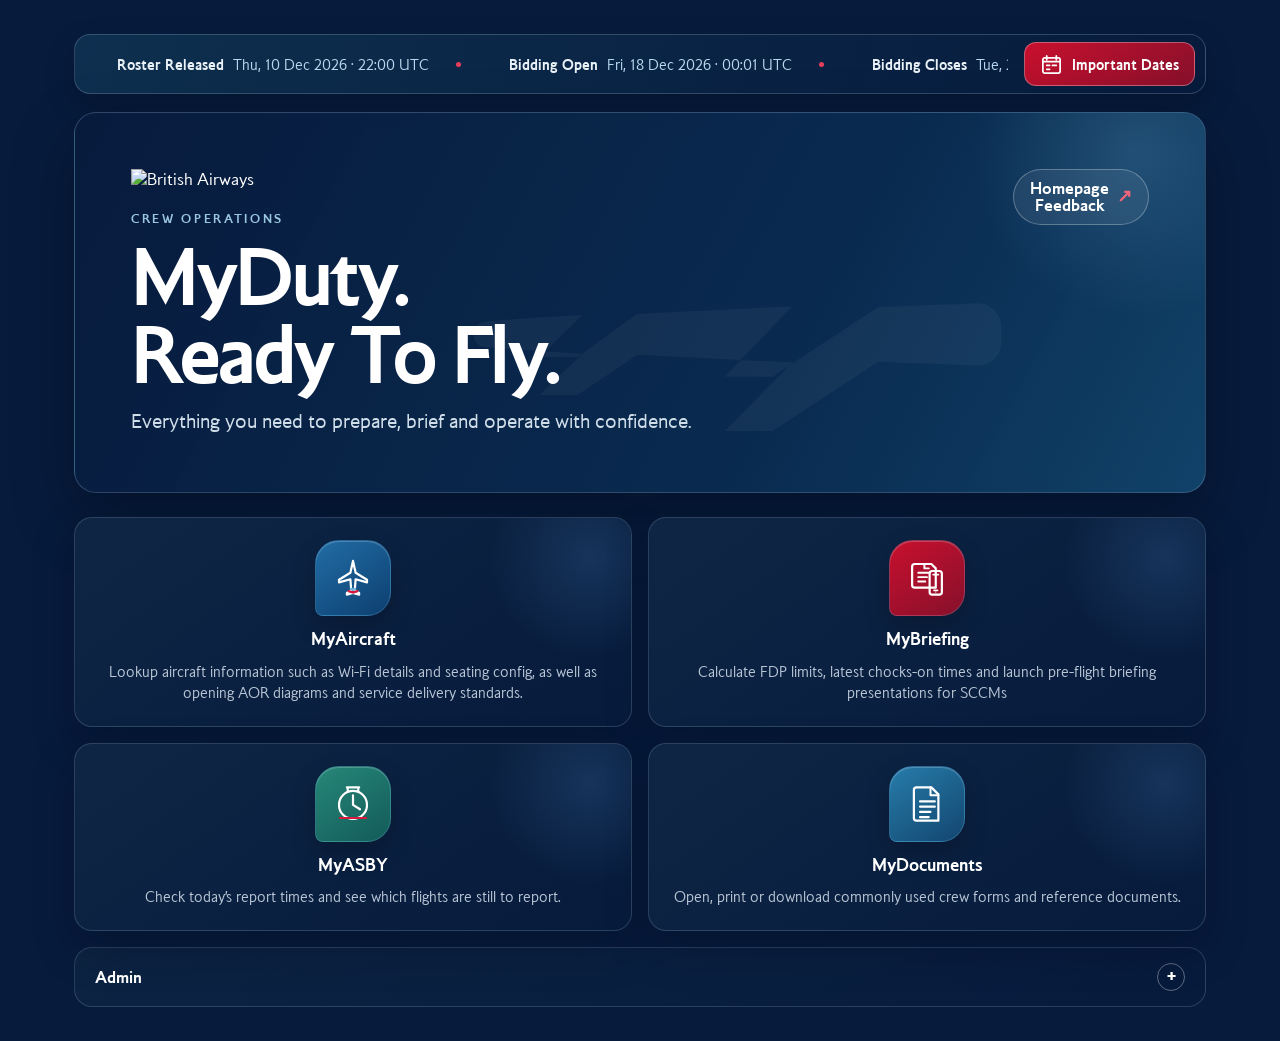
==== commit 305bd592: "update version numbers" ====
--- a/index.html
+++ b/index.html
@@ -15,7 +15,7 @@
   <link rel="icon" type="image/png" sizes="32x32" href="favicon-32x32.png?v=2">
   <link rel="icon" type="image/png" sizes="16x16" href="favicon-16x16.png?v=2">
   <link rel="apple-touch-icon" sizes="180x180" href="apple-touch-icon.png?v=2">
-  <link rel="stylesheet" href="assets/css/fbp-shared.css?v=5">
+  <link rel="stylesheet" href="assets/css/fbp-shared.css?v=6">
   <link rel="stylesheet" href="assets/css/home/home.css">
   
 </head>
--- a/assets/css/fbp-shared.css
+++ b/assets/css/fbp-shared.css
@@ -486,7 +486,12 @@
 body.fbp-theme .fbp-feedback-button{min-height:52px;border-radius:999px;padding:8px 16px;background:rgba(255,255,255,.07);border:1px solid rgba(255,255,255,.28);color:var(--text);font-weight:700;gap:8px}
 body.fbp-theme .fbp-feedback-button:hover{background:rgba(255,255,255,.12);border-color:rgba(255,255,255,.42);box-shadow:0 12px 28px rgba(0,0,0,.18)}
 .fbp-feedback-button .feedback-label{display:flex;flex-direction:column;align-items:center;line-height:1.05}
-.fbp-feedback-button .feedback-arrow{color:#ef657b;font-size:1.1em;line-height:1}
+.fbp-feedback-button .feedback-arrow {
+  color: #ef657b;
+  font-family: -apple-system, BlinkMacSystemFont, "Segoe UI", Arial, sans-serif;
+  font-size: 1.1em;
+  line-height: 1;
+}
 
 @media(max-width:560px){
   body.fbp-theme .fbp-feedback-button{width:72px;height:68px;min-height:68px;padding:5px 6px;display:inline-flex;flex-direction:column-reverse;justify-content:center;gap:3px;border-radius:12px;background:rgba(255,255,255,.035);border-color:rgba(255,255,255,.18);font-size:.66rem;line-height:1}
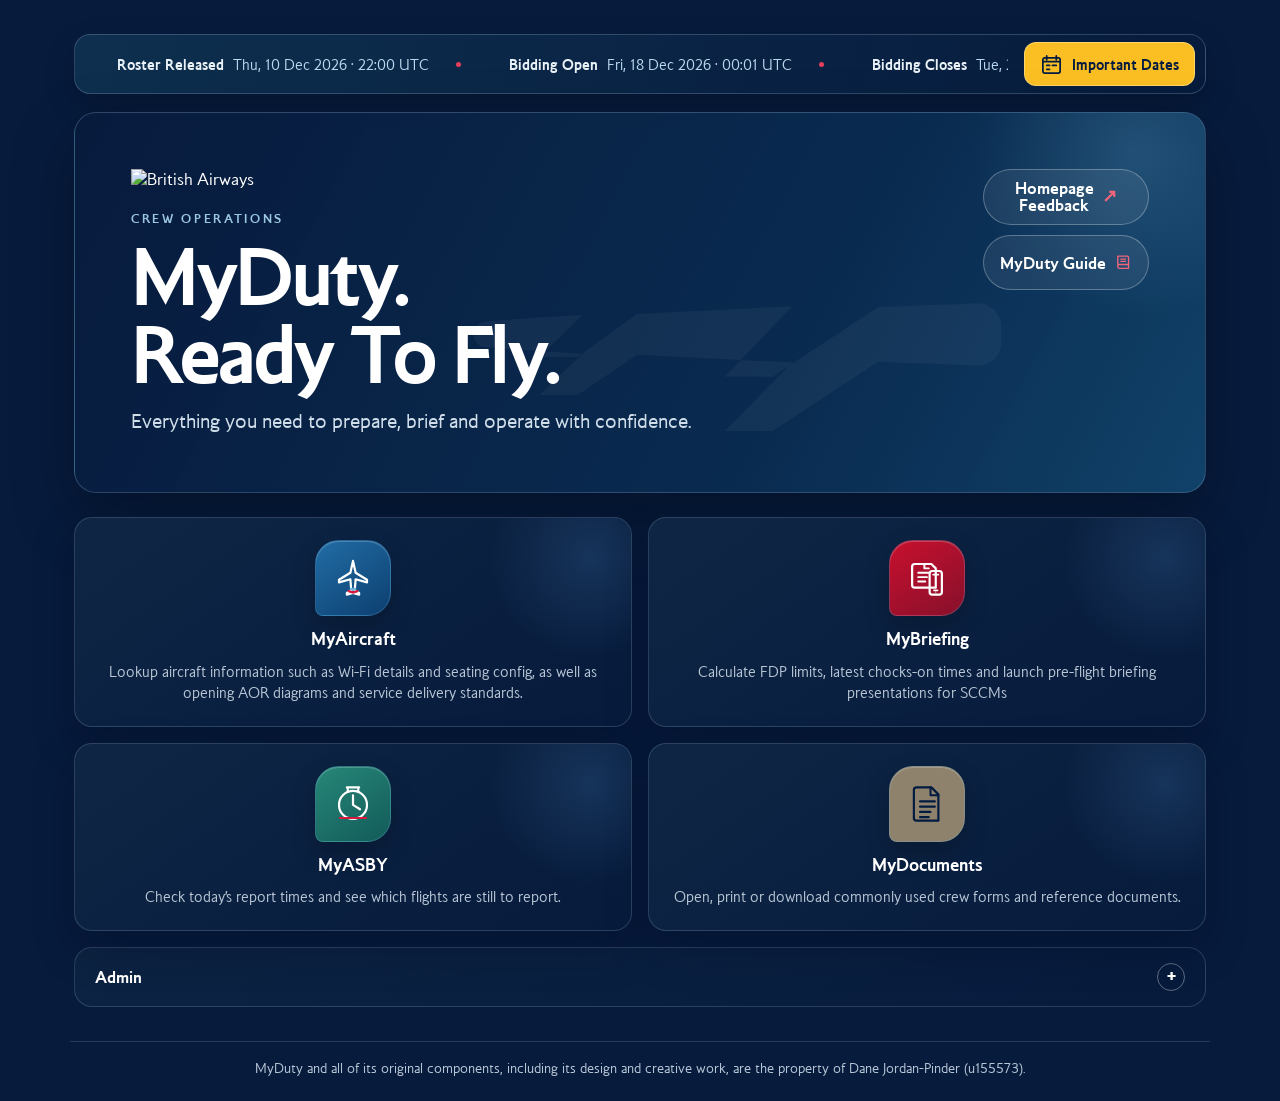
==== commit 15de73d5: "Brand Updates" ====
--- a/index.html
+++ b/index.html
@@ -15,8 +15,8 @@
   <link rel="icon" type="image/png" sizes="32x32" href="favicon-32x32.png?v=2">
   <link rel="icon" type="image/png" sizes="16x16" href="favicon-16x16.png?v=2">
   <link rel="apple-touch-icon" sizes="180x180" href="apple-touch-icon.png?v=2">
-  <link rel="stylesheet" href="assets/css/fbp-shared.css?v=6">
-  <link rel="stylesheet" href="assets/css/home/home.css">
+  <link rel="stylesheet" href="assets/css/fbp-shared.css?v=7">
+  <link rel="stylesheet" href="assets/css/home/home.css?v=3">
   
 </head>
 
@@ -25,13 +25,13 @@
 <main class="fbp-shell">
     <aside class="important-dates-ticker" aria-label="Upcoming important dates">
       <div class="ticker-window" aria-live="off"><div id="importantDatesTickerTrack" class="ticker-track"></div></div>
-      <a class="ticker-calendar-link" href="ImportantDates/index.html" aria-label="Open Important Dates">
+      <a class="ticker-calendar-link" data-tool="importantDates" href="ImportantDates/index.html" aria-label="Open Important Dates">
         <svg viewBox="0 0 24 24" aria-hidden="true" focusable="false"><rect x="3" y="5" width="18" height="16" rx="2" fill="none" stroke="currentColor" stroke-width="1.8"/><path d="M7 3v4M17 3v4M3 9h18M7 13h3M13 13h4M7 17h3" fill="none" stroke="currentColor" stroke-width="1.8" stroke-linecap="round"/></svg><span>Important Dates</span>
       </a>
     </aside>
 
   
-    <section class="fbp-hero">
+    <section class="fbp-hero" data-tool="home">
 
         <div class="fbp-aircraft-bg" aria-hidden="true">
             <svg viewBox="0 0 1200 360" xmlns="http://www.w3.org/2000/svg">
@@ -57,6 +57,12 @@
 
             <div class="fbp-toolbar">
                 <a class="fbp-button fbp-feedback-button home-feedback" href="mailto:u155573@ba.com?subject=Homepage%20Feedback"><span class="feedback-label"><span>Homepage</span><span>Feedback</span></span><span class="feedback-arrow" aria-hidden="true">↗</span></a>
+                <a class="fbp-button home-guide" href="output/pdf/MyDuty%20Guide.pdf" target="_blank" rel="noopener">
+                    <span><span class="home-guide-brand">MyDuty </span>Guide</span>
+                    <svg class="home-guide-icon" viewBox="0 0 24 24" aria-hidden="true" focusable="false">
+                        <path d="M5 4h12a2 2 0 0 1 2 2v14H7a2 2 0 0 1-2-2V4Zm0 13a2 2 0 0 1 2-2h12M9 8h6m-6 3h6" fill="none" stroke="currentColor" stroke-width="1.8" stroke-linecap="round" stroke-linejoin="round"/>
+                    </svg>
+                </a>
             </div>
 
         </div>
@@ -66,54 +72,61 @@
 
     <section class="homepage-wrap">
       <div class="fbp-grid-tools public-tools">
-<article class="fbp-card tool-card" data-home-tile>
+<article class="fbp-card tool-card" data-home-tile data-tool="myAircraft">
   <a class="tool-card-primary" href="MyAircraft/index.html">
           <span class="fbp-icon" aria-hidden="true"><svg viewBox="0 0 48 48" focusable="false"><path d="M24 4.5 27 18l13 8v3l-13-3.5L26 38l5 3v2l-7-2-7 2v-2l5-3-1-12.5L8 29v-3l13-8z" fill="none" stroke="currentColor" stroke-width="2.5" stroke-linejoin="round" stroke-linecap="round"/><path d="m19 39 5 1.5 5-1.5" fill="none" stroke="#d7193f" stroke-width="2.7" stroke-linecap="round"/><path d="m21.5 36.5 2.5 1 2.5-1" fill="none" stroke="#75b8df" stroke-width="2.7" stroke-linecap="round"/></svg></span>
           <span class="tool-card-title">MyAircraft</span>
           <p class="tool-card-description" id="tile-desc-myaircraft">Lookup aircraft information such as Wi-Fi details and seating config, as well as opening AOR diagrams and service delivery standards.</p></a>
-  <button class="tool-card-toggle" type="button" aria-expanded="false" aria-controls="tile-desc-myaircraft" aria-label="Show MyAircraft description"><span aria-hidden="true"><svg viewBox="0 0 20 20" focusable="false"><path d="m5 7.5 5 5 5-5"/></svg></span></button>
+  <button class="tool-card-toggle" type="button" aria-expanded="false" aria-controls="tile-desc-myaircraft" aria-label="Show MyAircraft description"></button>
 </article>
-<article class="fbp-card tool-card tool-card-briefing" data-home-tile>
+<article class="fbp-card tool-card" data-home-tile data-tool="myBriefing">
   <a class="tool-card-primary" href="MyBriefing/index.html">
             <span class="fbp-icon" aria-hidden="true"><svg viewBox="0 0 48 48" focusable="false"><path d="M7 11a3 3 0 0 1 3-3h19l5 5v22H10a3 3 0 0 1-3-3z" fill="none" stroke="currentColor" stroke-width="2.5" stroke-linejoin="round"/><path d="M14 18h13M14 23h10M14 28h8M21 8v5h5" fill="none" stroke="currentColor" stroke-width="2.2" stroke-linecap="round" stroke-linejoin="round"/><rect x="27" y="16" width="14" height="27" rx="3" fill="none" stroke="currentColor" stroke-width="2.5"/><path d="M31 20h6M32 38h4" fill="none" stroke="currentColor" stroke-width="2" stroke-linecap="round"/><circle cx="34" cy="40" r=".7" fill="currentColor"/></svg></span>
             <span class="tool-card-title">MyBriefing</span>
             <p class="tool-card-description" id="tile-desc-mybriefing">Calculate FDP limits, latest chocks-on times and launch pre-flight briefing presentations for SCCMs</p></a>
-  <button class="tool-card-toggle" type="button" aria-expanded="false" aria-controls="tile-desc-mybriefing" aria-label="Show MyBriefing description"><span aria-hidden="true"><svg viewBox="0 0 20 20" focusable="false"><path d="m5 7.5 5 5 5-5"/></svg></span></button>
+  <button class="tool-card-toggle" type="button" aria-expanded="false" aria-controls="tile-desc-mybriefing" aria-label="Show MyBriefing description"></button>
 </article>
-<article class="fbp-card tool-card tool-card-asby" data-home-tile>
+<article class="fbp-card tool-card" data-home-tile data-tool="myAsby">
   <a class="tool-card-primary" href="MyDocuments/report-times.html">
           <span class="fbp-icon" aria-hidden="true"><svg viewBox="0 0 48 48" focusable="false"><circle cx="24" cy="25" r="16" fill="none" stroke="currentColor" stroke-width="2.5"/><path d="M24 14v11l8 5M17 5h14M18 5v4M30 5v4" fill="none" stroke="currentColor" stroke-width="2.5" stroke-linecap="round" stroke-linejoin="round"/><path d="M9 40h30" fill="none" stroke="#d7193f" stroke-width="2.5" stroke-linecap="round"/></svg></span>
           <span class="tool-card-title">MyASBY</span>
           <p class="tool-card-description" id="tile-desc-myasby">Check today’s report times and see which flights are still to report.</p></a>
-  <button class="tool-card-toggle" type="button" aria-expanded="false" aria-controls="tile-desc-myasby" aria-label="Show MyASBY description"><span aria-hidden="true"><svg viewBox="0 0 20 20" focusable="false"><path d="m5 7.5 5 5 5-5"/></svg></span></button>
+  <button class="tool-card-toggle" type="button" aria-expanded="false" aria-controls="tile-desc-myasby" aria-label="Show MyASBY description"></button>
 </article>
-<article class="fbp-card tool-card tool-card-documents" data-home-tile>
+<article class="fbp-card tool-card" data-home-tile data-tool="documents">
   <a class="tool-card-primary" href="MyDocuments/index.html">
           <span class="fbp-icon" aria-hidden="true"><svg viewBox="0 0 48 48" focusable="false"><path d="M12 5h17l8 8v30H12a3 3 0 0 1-3-3V8a3 3 0 0 1 3-3Z" fill="none" stroke="currentColor" stroke-width="2.5" stroke-linejoin="round"/><path d="M28 5v9h9M16 21h17M16 27h17M16 33h12M16 39h10" fill="none" stroke="currentColor" stroke-width="2.3" stroke-linecap="round" stroke-linejoin="round"/></svg></span>
           <span class="tool-card-title">MyDocuments</span>
           <p class="tool-card-description" id="tile-desc-mydocuments">Open, print or download commonly used crew forms and reference documents.</p></a>
-  <button class="tool-card-toggle" type="button" aria-expanded="false" aria-controls="tile-desc-mydocuments" aria-label="Show MyDocuments description"><span aria-hidden="true"><svg viewBox="0 0 20 20" focusable="false"><path d="m5 7.5 5 5 5-5"/></svg></span></button>
+  <button class="tool-card-toggle" type="button" aria-expanded="false" aria-controls="tile-desc-mydocuments" aria-label="Show MyDocuments description"></button>
 </article>
       </div>
       <details class="homepage-admin">
         <summary>Admin</summary>
         <div class="fbp-grid-tools">
-          <a class="fbp-card tool-card" href="MyExams/index.html">
-            <span class="fbp-icon" aria-hidden="true"><svg viewBox="0 0 48 48" fill="none" stroke="currentColor" stroke-width="2.5"><rect x="10" y="7" width="28" height="36" rx="4"/><path d="M18 7V4h12v3M17 18l3 3 6-7M17 30l3 3 6-7M29 20h3M29 32h3"/></svg></span>
-            <span class="tool-card-title">MyExams</span>
-            <p class="tool-card-description">Choose your aircraft or AvMed exam length, reveal each answer and review mistakes with memory cues.</p>
-          </a>
-          <a class="fbp-card tool-card tool-card-roster" href="MyRoster/index.html">
-            <span class="fbp-icon" aria-hidden="true"><svg viewBox="0 0 48 48" focusable="false"><rect x="7" y="11" width="34" height="31" rx="5" fill="none" stroke="currentColor" stroke-width="2.5"/><path d="M15 6v10M33 6v10M7 20h34M15 27h5M25 27h5M15 34h5M25 34h5" fill="none" stroke="currentColor" stroke-width="2.5" stroke-linecap="round"/><path d="m31 32 3 3 6-8" fill="none" stroke="currentColor" stroke-width="2.5" stroke-linecap="round" stroke-linejoin="round"/></svg></span>
-            <span class="tool-card-title">MyRoster</span>
-            <p class="tool-card-description">Upload a roster PDF or paste Crewlink roster text, then sync your roster with Apple iCloud Calendar.</p>
-          </a>
+          <article class="fbp-card tool-card" data-home-tile data-tool="myExams">
+            <a class="tool-card-primary" href="MyExams/index.html">
+              <span class="fbp-icon" aria-hidden="true"><svg viewBox="0 0 48 48" fill="none" stroke="currentColor" stroke-width="2.5"><rect x="10" y="7" width="28" height="36" rx="4"/><path d="M18 7V4h12v3M17 18l3 3 6-7M17 30l3 3 6-7M29 20h3M29 32h3"/></svg></span>
+              <span class="tool-card-title">MyExams</span>
+              <p class="tool-card-description" id="tile-desc-myexams">Choose your aircraft or AvMed exam length, reveal each answer and review mistakes with memory cues.</p>
+            </a>
+            <button class="tool-card-toggle" type="button" aria-expanded="false" aria-controls="tile-desc-myexams" aria-label="Show MyExams description"></button>
+          </article>
+          <article class="fbp-card tool-card" data-home-tile data-tool="myRoster">
+            <a class="tool-card-primary" href="MyRoster/index.html">
+              <span class="fbp-icon" aria-hidden="true"><svg viewBox="0 0 48 48" focusable="false"><rect x="7" y="11" width="34" height="31" rx="5" fill="none" stroke="currentColor" stroke-width="2.5"/><path d="M15 6v10M33 6v10M7 20h34M15 27h5M25 27h5M15 34h5M25 34h5" fill="none" stroke="currentColor" stroke-width="2.5" stroke-linecap="round"/><path d="m31 32 3 3 6-8" fill="none" stroke="currentColor" stroke-width="2.5" stroke-linecap="round" stroke-linejoin="round"/></svg></span>
+              <span class="tool-card-title">MyRoster</span>
+              <p class="tool-card-description" id="tile-desc-myroster">Upload a roster PDF or paste Crewlink roster text, then sync your roster with Apple iCloud Calendar.</p>
+            </a>
+            <button class="tool-card-toggle" type="button" aria-expanded="false" aria-controls="tile-desc-myroster" aria-label="Show MyRoster description"></button>
+          </article>
         </div>
       </details>
     </section>
 
 </main>
 
+<script src="assets/js/fbp-shared.js?v=7"></script>
 <script src="data/important-dates.js"></script>
 <script>
 (function(){
--- a/assets/css/fbp-shared.css
+++ b/assets/css/fbp-shared.css
@@ -285,6 +285,22 @@
   border: 1px solid rgba(117,184,223,0.24);
 }
 
+/* The homepage icons and navigation links share their tool colours. */
+[data-tool="home"] { --tool-background: linear-gradient(118deg, rgba(7,27,61,.98) 0%, rgba(10,44,81,.94) 64%, rgba(18,69,108,.92) 100%); }
+[data-tool="myAircraft"],
+[data-tool="myExams"] { --tool-background: linear-gradient(145deg, #216da5, #0d3f70); }
+[data-tool="myBriefing"] { --tool-background: linear-gradient(145deg, #c8102e, #86102b); }
+[data-tool="myAsby"] { --tool-background: linear-gradient(145deg, #278778, #125b59); }
+[data-tool="documents"] {
+  --tool-background: #8f826c;
+  --tool-text-color: #021b41;
+}
+[data-tool="importantDates"] {
+  --tool-background: #fbbf24;
+  --tool-text-color: #021b41;
+}
+[data-tool="myRoster"] { --tool-background: linear-gradient(145deg, #398bb9, #155b91); }
+
 .fbp-subnav {
   display: flex;
   gap: 10px;
@@ -300,26 +316,41 @@
   padding: 10px 14px;
   border-radius: 999px;
   border: 1px solid var(--border);
-  background: var(--surface);
-  color: var(--text);
+  background: var(--tool-background, var(--surface));
+  color: var(--tool-text-color, var(--text));
   text-decoration: none;
   font-weight: 700;
   font-size: 0.92rem;
-  transition: transform 0.2s ease, background 0.2s ease, border-color 0.2s ease, box-shadow 0.2s ease;
+  transition: transform 0.2s ease, filter 0.2s ease, border-color 0.2s ease, box-shadow 0.2s ease;
 }
 
 .fbp-subnav a:hover {
   transform: translateY(-2px);
-  background: var(--surface-hover);
+  filter: brightness(1.1);
   border-color: rgba(117,184,223,0.4);
   box-shadow: 0 14px 30px rgba(0,0,0,0.14);
 }
 
 .fbp-subnav a.active {
-  background: linear-gradient(135deg, var(--accent), var(--brand-blue));
-  color: #fff;
-  border-color: transparent;
+  border-color: var(--brand-white);
   box-shadow: 0 12px 28px rgba(11,58,98,0.3);
+}
+
+.fbp-site-footer {
+  width: min(calc(100% - 32px), 1140px);
+  margin: auto auto 0;
+  padding: 16px 0 max(24px, env(safe-area-inset-bottom));
+  border-top: 1px solid var(--border);
+  color: var(--muted);
+  font-size: .82rem;
+  line-height: 1.5;
+  text-align: center;
+}
+
+body:has(> .fbp-site-footer) {
+  display: flex;
+  flex-direction: column;
+  min-height: 100vh;
 }
 
 @media (max-width: 980px) {
--- a/assets/css/home/home.css
+++ b/assets/css/home/home.css
@@ -8,7 +8,7 @@
   padding: clamp(24px, 5vw, 56px);
   display: flex;
   align-items: center;
-  background: linear-gradient(118deg, rgba(7,27,61,.98) 0%, rgba(10,44,81,.94) 64%, rgba(18,69,108,.92) 100%);
+  background: var(--tool-background);
   border-color: rgba(170,200,225,.24);
   box-shadow: 0 24px 64px rgba(0,0,0,.28);
 }
@@ -18,16 +18,19 @@
   background: radial-gradient(circle, rgba(117,184,223,.2), transparent 68%);
 }
 
-.fbp-hero .fbp-topbar { width: 100%; align-items: flex-end; }
+.fbp-hero .fbp-topbar { width: 100%; flex-direction: row; align-items: flex-end; }
 .fbp-hero .fbp-page-heading { max-width: 690px; }
 .mobile-only-break{display:none}
 .home-brand-logo { display: block; width: clamp(190px, 28vw, 290px); height: auto; margin: 0 0 22px; }
 .home-kicker { margin: 0 0 10px; color: #9bc6e0; font-size: .76rem; font-weight: 800; letter-spacing: .22em; }
 body.fbp-theme .fbp-hero .fbp-title { font-size: clamp(2.5rem, 6vw, 5rem); letter-spacing: -.045em; }
 body.fbp-theme .fbp-hero .fbp-subtitle { max-width: 620px; margin-top: 14px; font-size: clamp(1rem, 1.8vw, 1.2rem); color: #d0deea; }
-.fbp-hero .fbp-toolbar { align-self: flex-start; }
-body.fbp-theme .home-feedback { min-height: 44px; border-radius: 999px; padding: 10px 16px; background: rgba(255,255,255,.07); border: 1px solid rgba(255,255,255,.28); color: var(--text); font-weight: 700; }
+.fbp-hero .fbp-toolbar { display: grid; grid-auto-rows: 1fr; align-self: flex-start; align-items: stretch; justify-content: stretch; width: auto; }
+.fbp-hero .fbp-toolbar .fbp-button { width: auto; }
+body.fbp-theme :is(.home-feedback, .home-guide) { min-height: 44px; border-radius: 999px; padding: 10px 16px; background: rgba(255,255,255,.07); border: 1px solid rgba(255,255,255,.28); color: var(--text); font-weight: 700; }
+body.fbp-theme .home-guide:hover { background: rgba(255,255,255,.12); border-color: rgba(255,255,255,.42); box-shadow: 0 12px 28px rgba(0,0,0,.18); }
 .home-feedback .feedback-arrow { color: #ef657b; font-size: 1.1em; }
+.home-guide-icon { width: 1.15rem; height: 1.15rem; flex: none; color: #ef657b; }
 
 .fbp-grid-tools { display: grid; grid-template-columns: repeat(2, minmax(0, 1fr)); gap: 16px; margin-top: 18px; }
 .fbp-grid-tools.public-tools { grid-template-columns: repeat(2, minmax(0, 1fr)); }
@@ -41,14 +44,10 @@
 .tool-card:focus-visible { outline: 3px solid var(--brand-sky); outline-offset: -3px; }
 .tool-card .fbp-icon {
   width: 76px; height: 76px; margin: 0; display: grid; place-items: center; flex: 0 0 auto;
-  color: #fff; border-radius: 24px 24px 24px 8px;
-  background: linear-gradient(145deg, #216da5, #0d3f70); box-shadow: inset 0 1px rgba(255,255,255,.2), 0 10px 25px rgba(0,0,0,.22);
+  color: var(--tool-text-color, #fff); border-radius: 24px 24px 24px 8px;
+  background: var(--tool-background); box-shadow: inset 0 1px rgba(255,255,255,.2), 0 10px 25px rgba(0,0,0,.22);
   transition: background .2s ease, transform .2s ease;
 }
-.tool-card-briefing .fbp-icon { background: linear-gradient(145deg, #c8102e, #86102b); }
-.tool-card-roster .fbp-icon { background: linear-gradient(145deg, #398bb9, #155b91); }
-.tool-card-documents .fbp-icon { background: linear-gradient(145deg, #277caa, #12466f); }
-.tool-card-asby .fbp-icon { background: linear-gradient(145deg, #278778, #125b59); }
 .tool-card .fbp-icon svg { width: 42px; height: 42px; }
 .tool-card-title { max-width: 100%; color: #fff; font-size: 1.05rem; font-weight: 750; line-height: 1.2; }
 .tool-card:hover .fbp-icon, .tool-card:focus-visible .fbp-icon { transform: scale(1.06); }
@@ -60,19 +59,25 @@
 @media (max-width: 560px) {
   .homepage-wrap { margin-top: 14px; }
   body.fbp-theme .fbp-hero { min-height: 0; padding: 25px 22px; }
-  .fbp-hero .fbp-topbar { flex-direction: column; gap: 20px; padding-right:0; }
-  .home-brand-logo { width: 188px; margin-bottom: 16px; }
-  body.fbp-theme .fbp-hero .fbp-title { font-size: clamp(2.1rem, 10.5vw, 2.8rem); white-space:nowrap; }
+  .fbp-hero .fbp-topbar { display: grid; grid-template-columns: minmax(0, 1fr) 72px; gap: 10px; padding-right: 0; }
+  .home-brand-logo { width: min(188px, 100%); margin-bottom: 16px; }
+  body.fbp-theme .fbp-hero .fbp-title { font-size: clamp(1.7rem, calc(17vw - 26px), 2.8rem); }
   body.fbp-theme .fbp-hero .fbp-subtitle { font-size: .9rem; line-height: 1.45; }
   .mobile-only-break { display:block; }
-  .fbp-hero .fbp-toolbar { align-self: stretch; }
-  body.fbp-theme .home-feedback { width: fit-content; }
+  .fbp-hero .fbp-toolbar { position: static; gap: 8px; }
+  body.fbp-theme :is(.home-feedback, .home-guide) { min-height: 68px; padding: 7px 5px; display: flex; flex-direction: column-reverse; justify-content: center; gap: 5px; border-radius: 14px; background: rgba(255,255,255,.035); border-color: rgba(255,255,255,.18); font-size: .68rem; line-height: 1; }
+  .home-guide-brand { display: none; }
+  .home-feedback .feedback-arrow { font-size: 1.45rem; line-height: .9; }
+  .home-guide-icon { width: 1.3rem; height: 1.3rem; }
   .fbp-grid-tools { gap: 10px; margin-top: 12px; }
-  body.fbp-theme .tool-card { min-height: 122px; padding: 14px 8px; gap: 8px; border-radius: 15px; }
+  body.fbp-theme .tool-card { min-height: 122px; padding: 14px 8px 12px; border-radius: 15px; }
   .tool-card .fbp-icon { width: 62px; height: 62px; border-radius: 20px 20px 20px 7px; }
   .tool-card .fbp-icon svg { width: 36px; height: 36px; }
   .tool-card-title { font-size: .9rem; }
   .tool-card .tool-card-description { font-size: .82rem; }
+}
+@media (max-width: 350px) {
+  .tool-card .fbp-icon { width: 56px; height: 56px; }
 }
 @media (prefers-reduced-motion: reduce) {
   .tool-card, .tool-card-title, .tool-card .fbp-icon { transition: none !important; }
@@ -81,8 +86,13 @@
 .homepage-admin{margin-top:16px;border:1px solid rgba(176,201,223,.2);border-radius:18px;background:linear-gradient(145deg,rgba(15,39,69,.74),rgba(7,27,61,.8));overflow:hidden}
 .homepage-admin>summary{display:flex;align-items:center;justify-content:space-between;min-height:58px;padding:14px 20px;color:#fff;font-size:1rem;font-weight:800;cursor:pointer;list-style:none}
 .homepage-admin>summary::-webkit-details-marker{display:none}
-.homepage-admin>summary::after{content:"+";display:grid;place-items:center;width:28px;height:28px;border:1px solid rgba(255,255,255,.35);border-radius:50%;font-size:1.2rem;line-height:1}
-.homepage-admin[open]>summary::after{content:"−"}
+.homepage-admin > summary::after,
+.tool-card-toggle::before {
+  content: "+"; display: grid; place-items: center; width: 28px; height: 28px;
+  border: 1px solid rgba(255,255,255,.35); border-radius: 50%; font-size: 1.2rem; line-height: 1;
+}
+.homepage-admin[open] > summary::after,
+.tool-card-toggle[aria-expanded="true"]::before { content: "−"; }
 .homepage-admin>summary:focus-visible{outline:3px solid var(--brand-sky);outline-offset:-3px}
 .homepage-admin>.fbp-grid-tools{margin:0;padding:0 14px 14px}
 .important-dates-ticker{display:flex;align-items:center;gap:16px;min-height:58px;margin:0 0 18px;padding:7px 10px 7px 18px;border:1px solid rgba(176,201,223,.24);border-radius:16px;background:linear-gradient(100deg,rgba(14,48,79,.98),rgba(7,27,61,.96));box-shadow:0 12px 30px rgba(0,0,0,.18);overflow:hidden}
@@ -95,38 +105,27 @@
 .ticker-event::after{content:"";width:5px;height:5px;margin-left:18px;border-radius:50%;background:#e53f5d}
 .ticker-event strong{font-weight:750}
 .ticker-event time{color:#b7d8ed}
-.ticker-calendar-link{flex:0 0 auto;min-width:156px;height:44px;padding:0 15px;display:flex;align-items:center;justify-content:center;gap:9px;border:1px solid rgba(255,255,255,.24);border-radius:12px;background:linear-gradient(145deg,#c8102e,#86102b);border-color:rgba(255,255,255,.32);color:#fff;font-size:.86rem;font-weight:750;text-decoration:none;white-space:nowrap;transition:filter .2s ease,transform .2s ease}
+.ticker-calendar-link{flex:0 0 auto;min-width:156px;height:44px;padding:0 15px;display:flex;align-items:center;justify-content:center;gap:9px;border:1px solid rgba(255,255,255,.32);border-radius:12px;background:var(--tool-background);color:var(--tool-text-color);font-size:.86rem;font-weight:750;text-decoration:none;white-space:nowrap;transition:filter .2s ease,transform .2s ease}
 .ticker-calendar-link:hover{filter:brightness(1.12);transform:translateY(-1px)}
 .ticker-calendar-link:focus-visible{outline:3px solid var(--brand-sky);outline-offset:2px}
 .ticker-calendar-link svg{width:23px;height:23px;flex:0 0 auto}
 @keyframes important-date-scroll{from{transform:translateX(0)}to{transform:translateX(-50%)}}
 @media (max-width:560px){.important-dates-ticker{gap:8px;min-height:52px;padding:7px 8px 7px 12px}.ticker-event{gap:6px;padding:0 13px;font-size:.82rem}.ticker-event::after{margin-left:8px}.ticker-calendar-link{min-width:38px;width:38px;height:38px;padding:0;gap:0;font-size:.74rem}.ticker-calendar-link span{display:none}.ticker-calendar-link svg{width:20px;height:20px}}
 @media (prefers-reduced-motion:reduce){.ticker-track{animation:none!important}.ticker-window{overflow-x:auto}}
-@media (max-width:560px){
-  .fbp-hero .fbp-topbar{position:relative;gap:0}
-  .fbp-hero .fbp-toolbar{position:absolute;top:0;right:0;width:auto;align-self:auto}
-  body.fbp-theme .home-feedback{width:72px;min-height:68px;padding:7px 5px;display:flex;flex-direction:column-reverse;justify-content:center;gap:5px;border-radius:14px;font-size:.68rem;line-height:1}
-  .home-feedback .feedback-label span:first-child{display:none}
-  .home-feedback .feedback-label span:last-child{display:block}
-  .home-feedback .feedback-arrow{font-size:1.45rem;line-height:.9}
+/* Phone tiles keep the description collapsed until the user opens it. */
+.tool-card-primary { display: flex; flex: 1 1 auto; width: 100%; flex-direction: column; align-items: center; gap: 12px; color: inherit; text-decoration: none; }
+.homepage-admin .tool-card-primary::after { content: ""; position: absolute; inset: 0; }
+.tool-card-toggle { display: none; }
+@media (max-width: 560px) {
+  .tool-card-primary { gap: 8px; }
+  .tool-card .tool-card-description { display: none; }
+  body.fbp-theme .tool-card > button.tool-card-toggle {
+    position: absolute; top: 0; right: 0; z-index: 1; display: grid; place-items: center;
+    width: 44px; min-height: 44px; padding: 0; border: 0; background: transparent;
+    color: #fff; font-weight: 800; cursor: pointer;
+  }
+  .tool-card-toggle::before { justify-self: end; margin-right: 4px; }
+  .tool-card-toggle:hover::before { background: rgba(255,255,255,.09); }
+  body.fbp-theme .tool-card-toggle:focus-visible { outline: 2px solid var(--brand-sky); outline-offset: -4px; }
+  .tool-card.description-expanded .tool-card-description { display: block; }
 }
-
-
-/* Phone tiles keep the description collapsed until the user opens it. */
-.tool-card-primary{display:flex;flex:1 1 auto;width:100%;flex-direction:column;align-items:center;gap:12px;color:inherit;text-decoration:none}
-.tool-card-toggle{display:none}
-@media(max-width:560px){
-  body.fbp-theme .tool-card{position:relative;min-height:122px;padding:14px 8px 12px;gap:0}
-  .tool-card-primary{justify-content:flex-start;gap:8px}
-  .tool-card .tool-card-description{display:none}
-  .tool-card-title{display:block;width:100%;box-sizing:border-box;padding:0 38px 0 0;text-align:center;white-space:nowrap}
-  body.fbp-theme .tool-card-toggle{position:absolute;right:12px;top:80px;display:grid;place-items:center;width:34px;height:34px;min-width:34px;min-height:34px;padding:0;border:1px solid rgba(117,184,223,.36);border-radius:50%;background:rgba(117,184,223,.12);color:#e8f3fb;font:inherit;font-size:1rem;line-height:1;cursor:pointer;box-shadow:0 3px 10px rgba(0,0,0,.16)}
-  body.fbp-theme .tool-card-toggle:hover{background:rgba(117,184,223,.2);border-color:rgba(117,184,223,.55)}
-  body.fbp-theme .tool-card-toggle:focus-visible{outline:2px solid var(--brand-sky);outline-offset:2px}
-  .tool-card-toggle span{display:grid;place-items:center;transition:transform .16s ease}
-  .tool-card-toggle svg{display:block;width:15px;height:15px;fill:none;stroke:currentColor;stroke-width:2;stroke-linecap:round;stroke-linejoin:round}
-  .tool-card.description-expanded{min-height:0;padding-bottom:40px}
-  .tool-card.description-expanded .tool-card-primary{flex:0 1 auto}
-  .tool-card.description-expanded .tool-card-description{display:block;font-size:.82rem}
-  .tool-card.description-expanded .tool-card-toggle span{transform:rotate(180deg)}
-}
